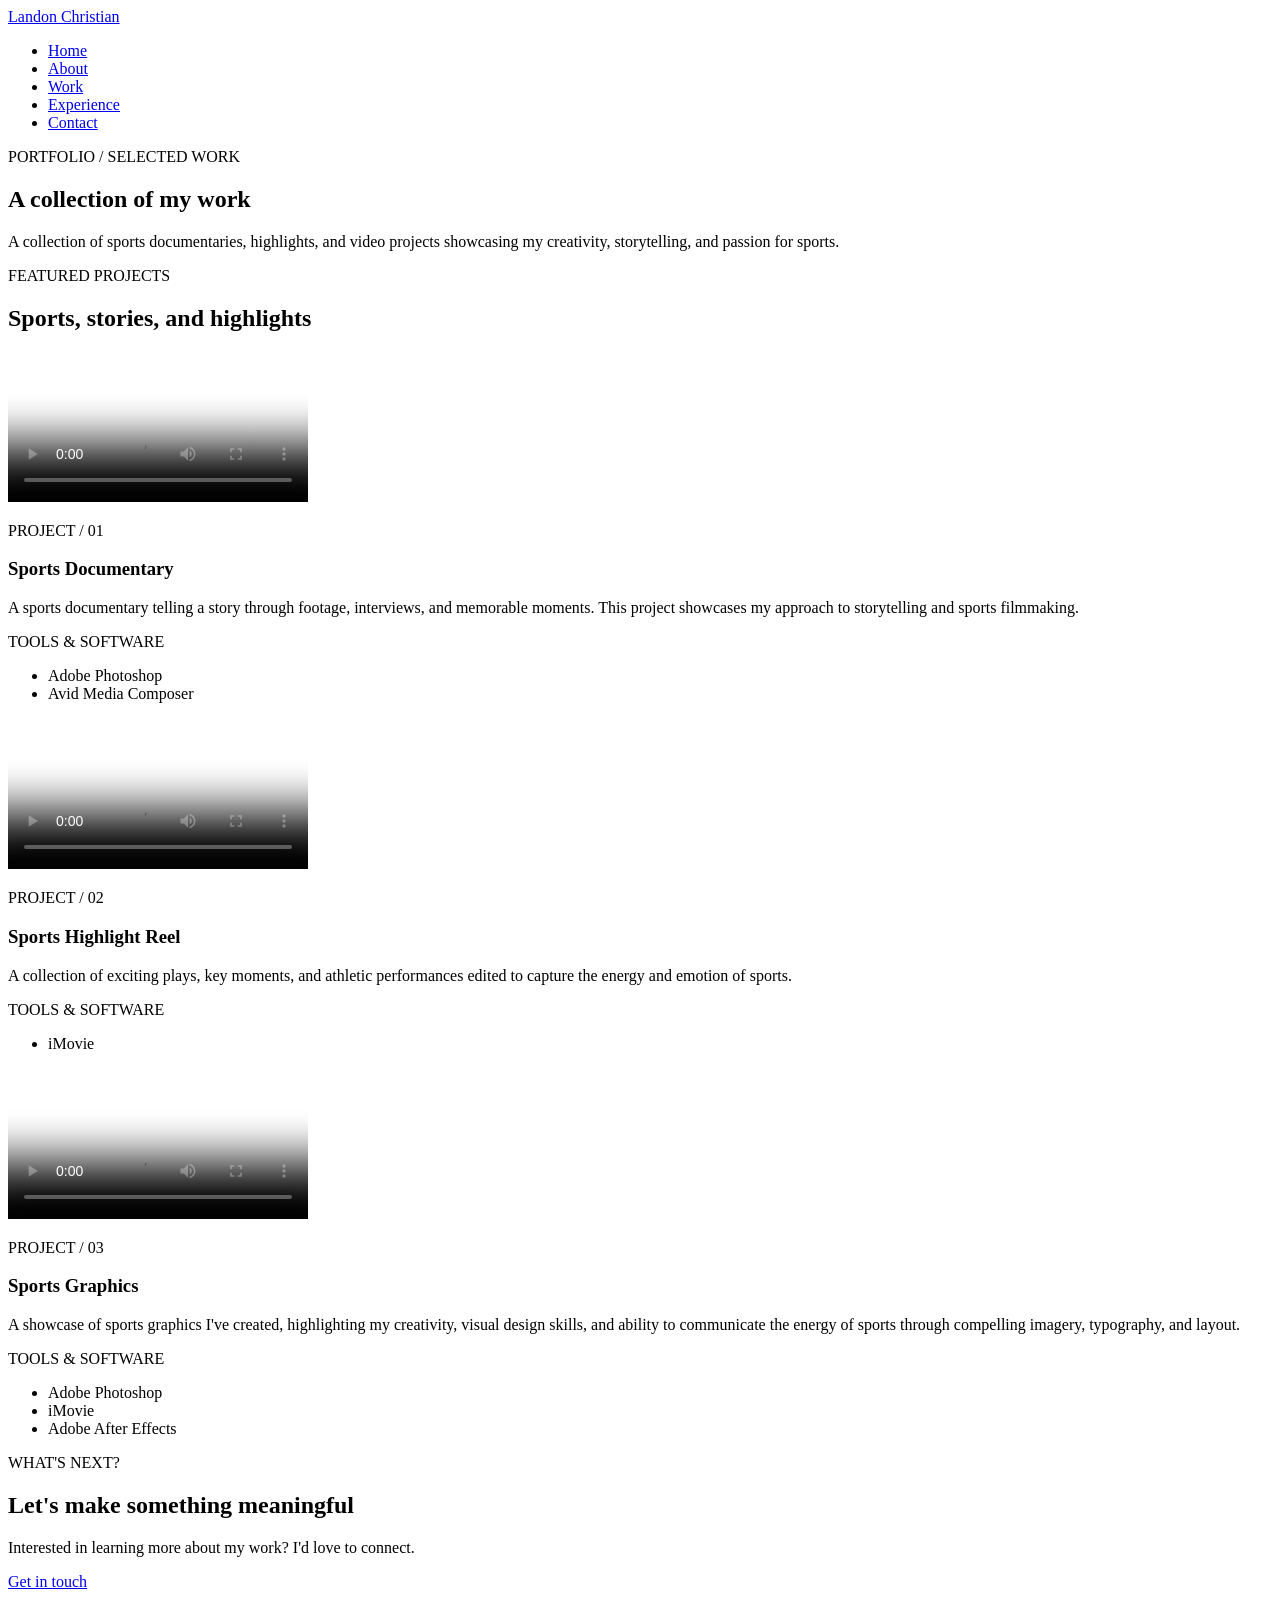
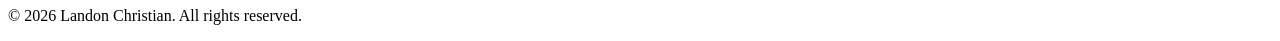
==== work.html @ 5ba7e6f6 "Add files via upload" ====
<!DOCTYPE html>
<html lang="en">
<head>
    <meta charset="UTF-8">
    <meta name="viewport" content="width=device-width, initial-scale=1.0">

    <meta
        name="description"
        content="Explore Landon Christian's sports documentaries, highlights, and video storytelling projects."
    >

    <title>Work | Landon Christian Portfolio</title>

    <link rel="stylesheet" href="css/style.css">
</head>

<body>

    <!-- NAVIGATION -->
    <header class="site-header">
        <nav class="navbar" aria-label="Main navigation">

            <a href="index.html" class="logo">
                Landon Christian
            </a>

            
				<ul class="nav-links">
					<li><a href="index.html">Home</a></li>
					<li><a href="about.html">About</a></li>
					<li>
					<a href="work.html" class="active" aria-current="page">Work</a>
					</li>
					<li><a href="experience.html">Experience</a></li>
					<li><a href="contact.html">Contact</a></li>
				</ul>


        </nav>
    </header>

    <!-- MAIN CONTENT -->
    <main>

        <!-- WORK INTRODUCTION -->
        <section class="work-hero">
            <div class="work-hero-content">

                <p class="eyebrow">
                    PORTFOLIO / SELECTED WORK
                </p>

                <h1>
                    A collection of
                    <span>my work</span>
                </h1>

                <p class="work-intro">
                    A collection of sports documentaries,
                    highlights, and video projects showcasing
                    my creativity, storytelling, and passion
                    for sports.
                </p>

            </div>
        </section>

        <!-- FEATURED PROJECTS -->
        <section class="work-page-projects">

            <div class="work-page-heading">
                <div>
                    <p class="section-label">
                        FEATURED PROJECTS
                    </p>

                    <h2>
                        Sports, stories, and highlights
                    </h2>
                </div>
            </div>

            <div class="work-page-grid">

                <!-- PROJECT 1: DOCUMENTARY -->
                <article class="project-card">

                    <div class="project-media">
                        <video
                            controls
                            preload="metadata"
							poster="images/documentary-thumbnail.jpg"
                            playsinline
                            aria-label="Sports-documentary-video">
                        
                            <source
                                src="/videos/341-film-final-final-cut.mp4"
                                type="video/mp4">
                            
                            Your browser does not support video playback.
                        </video>
                    </div>

                    <div class="project-overview">

                        <div class="project-info">
                            <div>
                                <p class="project-category">
                                    PROJECT / 01
                                </p>

                                <h3>Sports Documentary</h3>
                            </div>
                        </div>

                        <p class="project-description">
                            A sports documentary telling a story
                            through footage, interviews, and
                            memorable moments. This project
                            showcases my approach to storytelling
                            and sports filmmaking.
                        </p>
<div class="project-tools">
    <p class="project-tools-label">TOOLS & SOFTWARE</p>
    <ul class="software-list">
        <li>Adobe Photoshop</li>
        <li>Avid Media Composer</li>
    </ul>
</div>
                    </div>
                </article>

                <!-- PROJECT 2: HIGHLIGHTS -->
                <article class="project-card">

                    <div class="project-media">
                        <video
                            controls
                            preload="metadata"
							poster="images/highlight-thumbnail.jpg" 
                            playsinline
                            aria-label="Sports-Highlight-Reel-video">
                        
                            <source
                                src="videos/landon-highlight-reel.mp4"
                                type="video/mp4">
                            
                            Your browser does not support video playback.
                        </video>
                    </div>

                    <div class="project-overview">

                        <div class="project-info">
                            <div>
                                <p class="project-category">
                                    PROJECT / 02
                                </p>

                                <h3>Sports Highlight Reel</h3>
                            </div>
                        </div>

                        <p class="project-description">
                            A collection of exciting plays,
                            key moments, and athletic performances
                            edited to capture the energy and
                            emotion of sports.
                        </p>

<div class="project-tools">
    <p class="project-tools-label">TOOLS & SOFTWARE</p>
    <ul class="software-list">
        <li>iMovie</li>
    </ul>
</div>

                    </div>
                </article>
				
<!-- PROJECT 3: SPORTS GRAPHICS -->
<article class="project-card">

    <div class="project-media">
        <video
            controls
            preload="metadata"
            poster="images/sack-2.png"
            playsinline
            aria-label="Sports-graphics-showcase-video">
        
            <source
                src="videos/sports-graphics.mp4"
                type="video/mp4">
            
            Your browser does not support video playback.
        </video>
    </div>

    <div class="project-overview">

        <div class="project-info">
            <div>
                <p class="project-category">
                    PROJECT / 03
                </p>

                <h3>Sports Graphics</h3>
            </div>
        </div>

        <p class="project-description">
            A showcase of sports graphics I've created,
            highlighting my creativity, visual design skills,
            and ability to communicate the energy of sports
            through compelling imagery, typography, and layout.
        </p>
	
<div class="project-tools">
    <p class="project-tools-label">TOOLS & SOFTWARE</p>
    <ul class="software-list">
        <li>Adobe Photoshop</li>
        <li>iMovie</li>
		<li>Adobe After Effects</li>
    </ul>
</div>

    </div>

</article>


	</div>
</section>
		
        <!-- CONTACT SECTION -->
        <section class="work-contact">

            <p class="section-label">WHAT'S NEXT?</p>

            <h2>Let's make something meaningful</h2>

            <p>
                Interested in learning more about my work?
                I'd love to connect.
            </p>

            <a href="contact.html" class="button button-primary">
                Get in touch
            </a>

        </section>

    </main>

    <!-- FOOTER -->
    <footer class="site-footer">
        <p>
            &copy; 2026 Landon Christian. All rights reserved.
        </p>
    </footer>

</body>
</html>
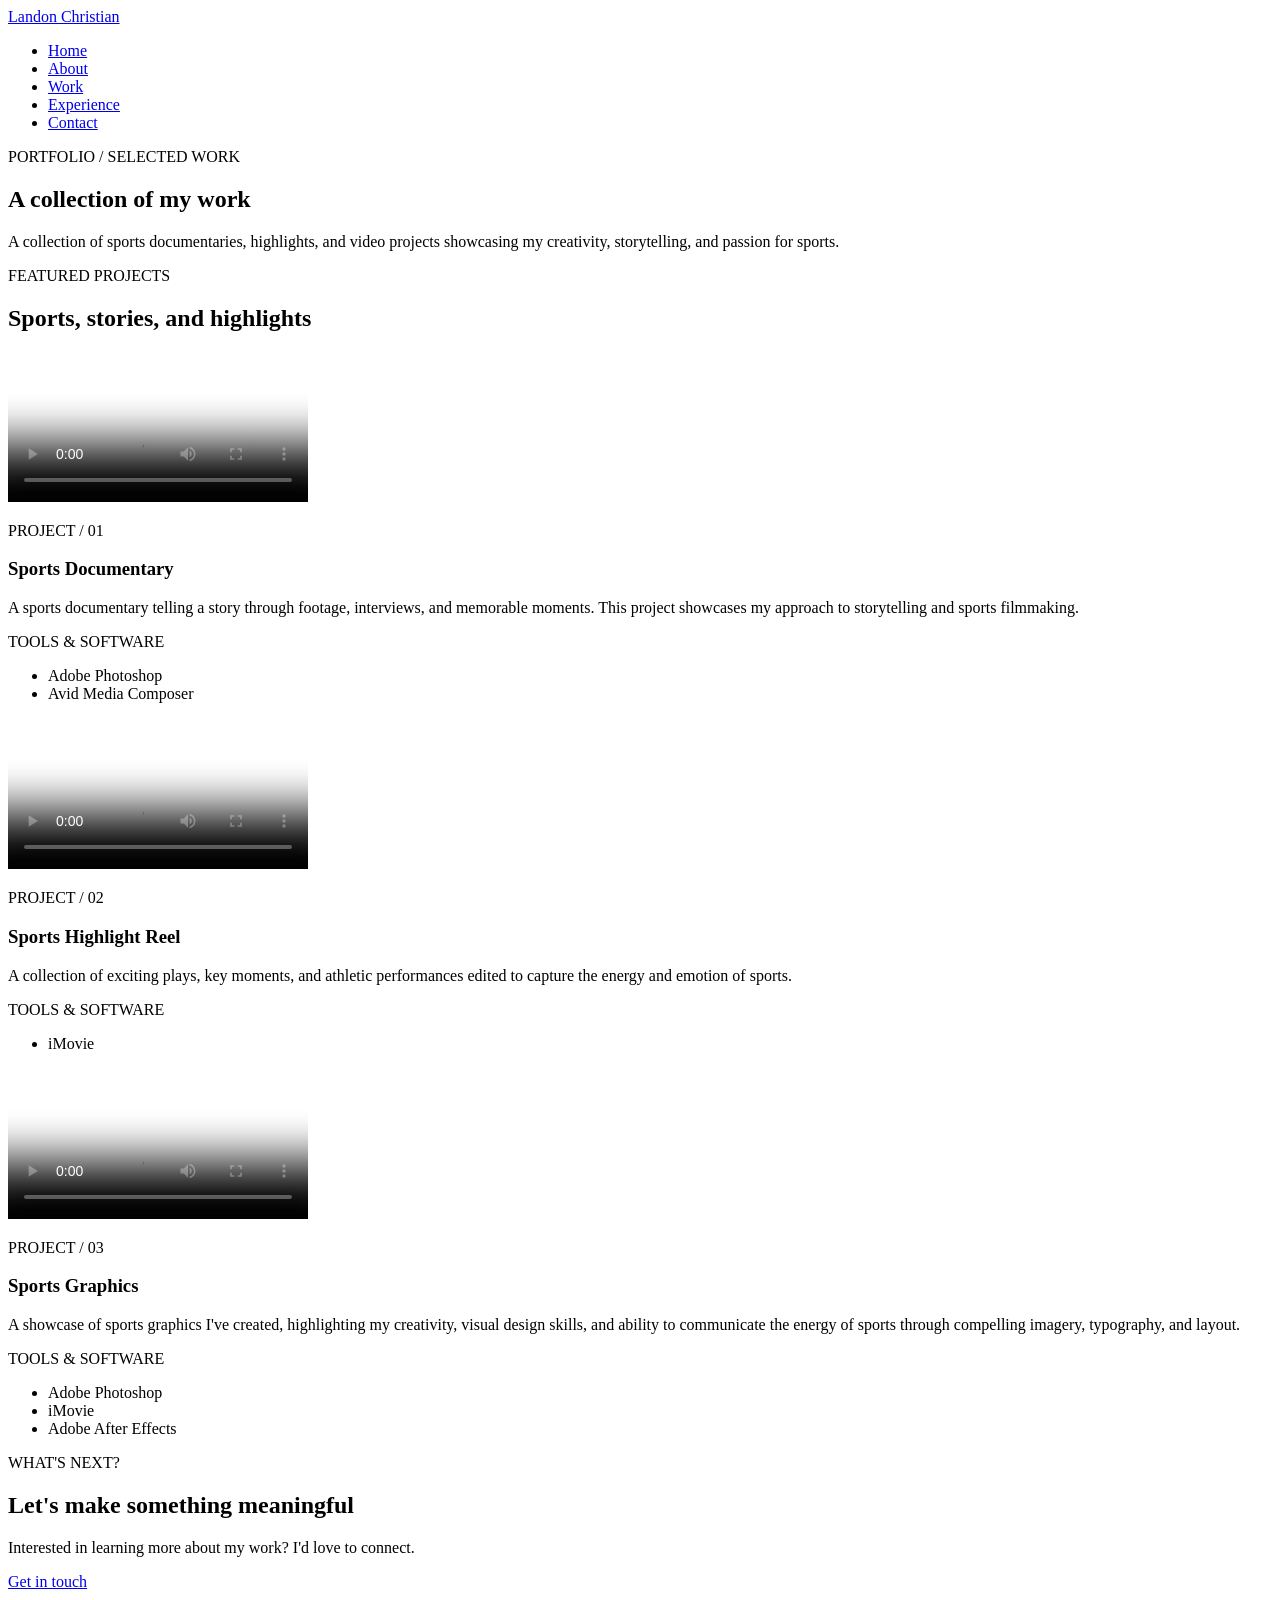
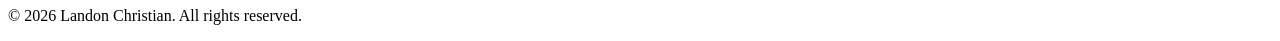
==== commit 469d7ae5: "Add files via upload" ====
--- a/work.html
+++ b/work.html
@@ -87,20 +87,21 @@
                 <article class="project-card">
 
                     <div class="project-media">
-                        <video
-                            controls
-                            preload="metadata"
+						<video
+							controls
+							preload="metadata"
 							poster="images/documentary-thumbnail.jpg"
-                            playsinline
-                            aria-label="Sports-documentary-video">
-                        
-                            <source
-                                src="/videos/341-film-final-final-cut.mp4"
-                                type="video/mp4">
-                            
-                            Your browser does not support video playback.
-                        </video>
-                    </div>
+							playsinline
+							aria-label="Sports-documentary-video">
+    
+					<source
+						src="https://archive.org/details/341-film-final-final-cut/341-film-final-final-cut.mp4"
+						type="video/mp4">
+        
+							Your browser does not support video playback.
+						</video>
+				</div>
+
 
                     <div class="project-overview">
 
@@ -121,34 +122,34 @@
                             showcases my approach to storytelling
                             and sports filmmaking.
                         </p>
-<div class="project-tools">
-    <p class="project-tools-label">TOOLS & SOFTWARE</p>
-    <ul class="software-list">
-        <li>Adobe Photoshop</li>
-        <li>Avid Media Composer</li>
-    </ul>
-</div>
-                    </div>
-                </article>
+					<div class="project-tools">
+						<p class="project-tools-label">TOOLS & SOFTWARE</p>
+							<ul class="software-list">
+							<li>Adobe Photoshop</li>
+							<li>Avid Media Composer</li>
+							</ul>
+					</div>
+                </div>
+            </article>
 
                 <!-- PROJECT 2: HIGHLIGHTS -->
                 <article class="project-card">
 
                     <div class="project-media">
-                        <video
-                            controls
-                            preload="metadata"
+						<video
+							controls
+							preload="metadata"
 							poster="images/highlight-thumbnail.jpg" 
-                            playsinline
-                            aria-label="Sports-Highlight-Reel-video">
-                        
-                            <source
-                                src="videos/landon-highlight-reel.mp4"
-                                type="video/mp4">
-                            
-                            Your browser does not support video playback.
-                        </video>
-                    </div>
+							playsinline
+							aria-label="Sports-Highlight-Reel-video">
+    
+						<source
+							src="https://archive.org/details/341-film-final-final-cut/landon-highlight-reel.mp4"
+							type="video/mp4">
+        
+						Your browser does not support video playback.
+						</video>
+					</div>
 
                     <div class="project-overview">
 
@@ -183,20 +184,21 @@
 <article class="project-card">
 
     <div class="project-media">
-        <video
-            controls
-            preload="metadata"
-            poster="images/sack-2.png"
-            playsinline
-            aria-label="Sports-graphics-showcase-video">
+    <video
+        controls
+        preload="metadata"
+        poster="images/sack-2.png"
+        playsinline
+        aria-label="Sports-graphics-showcase-video">
+    
+        <source
+            src="https://archive.org/details/341-film-final-final-cut/sports-graphics.mp4"
+            type="video/mp4">
         
-            <source
-                src="videos/sports-graphics.mp4"
-                type="video/mp4">
-            
-            Your browser does not support video playback.
-        </video>
-    </div>
+        Your browser does not support video playback.
+    </video>
+</div>
+
 
     <div class="project-overview">
 
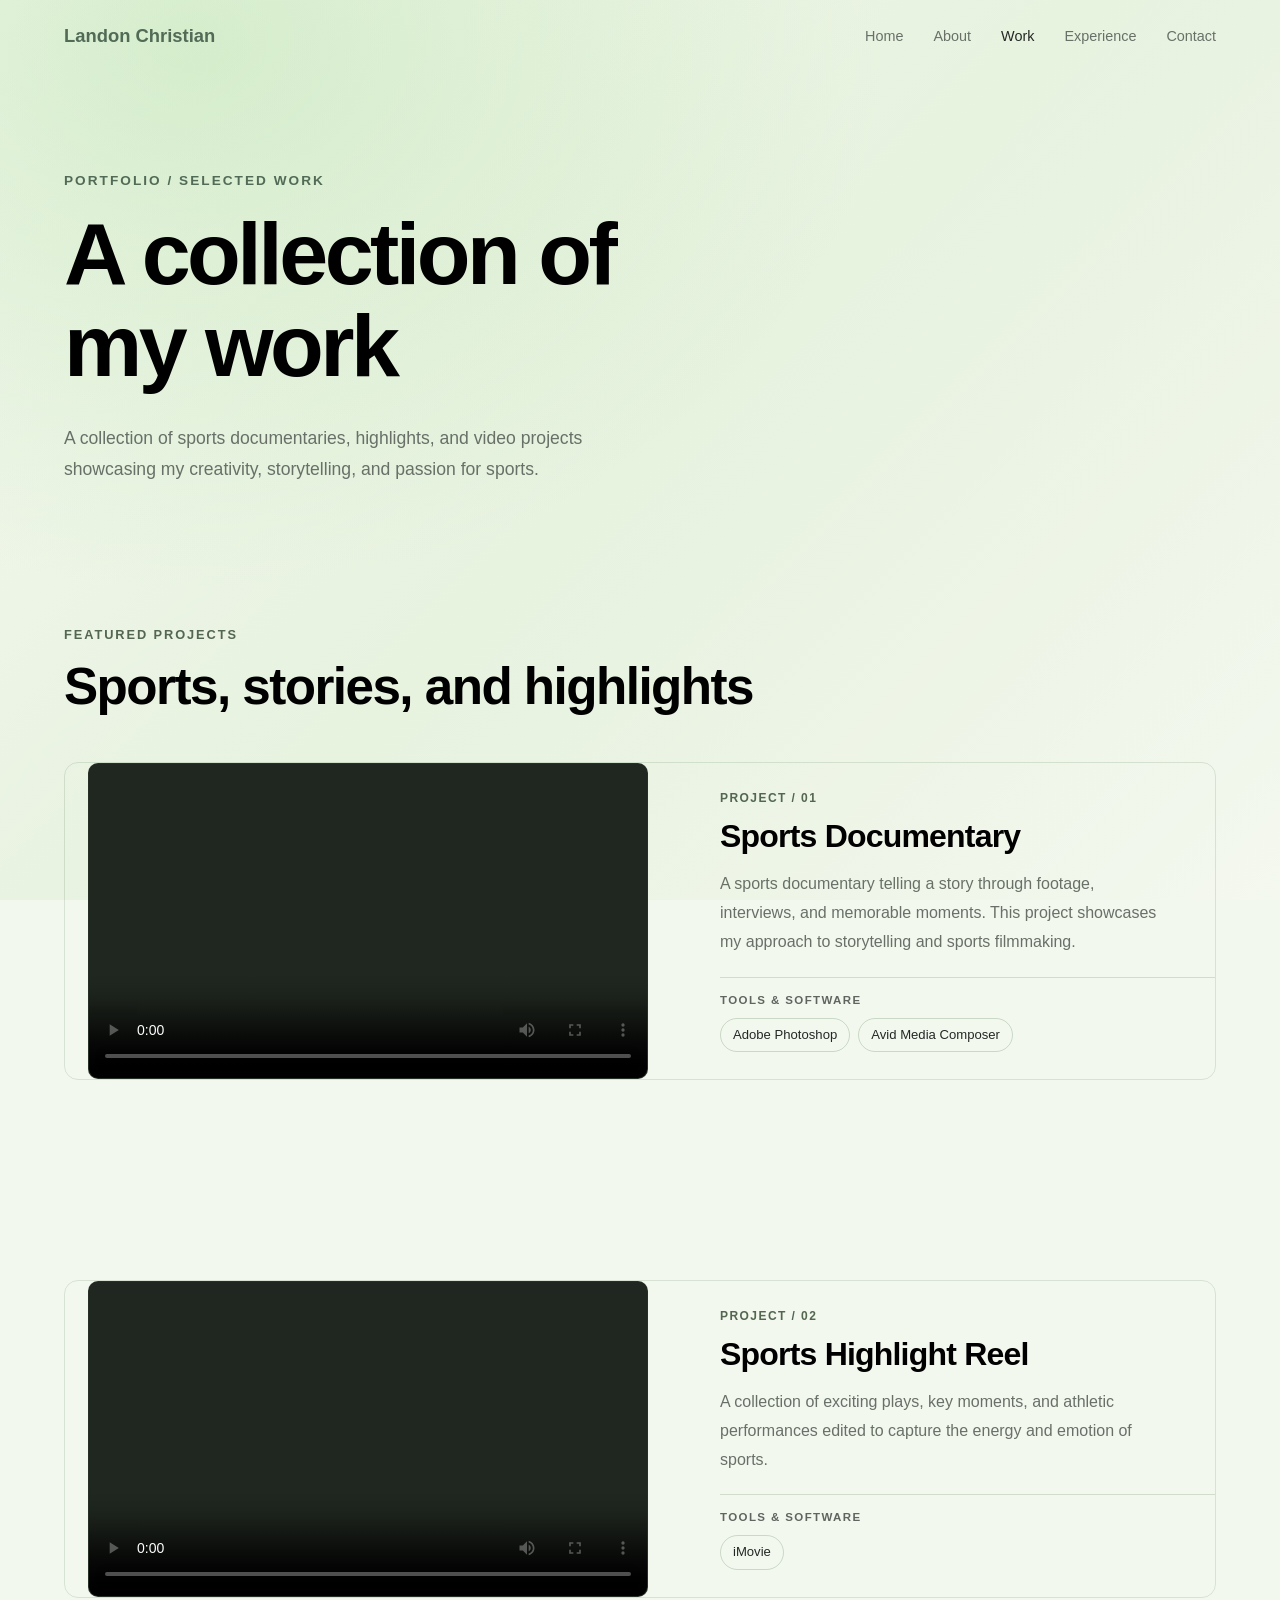
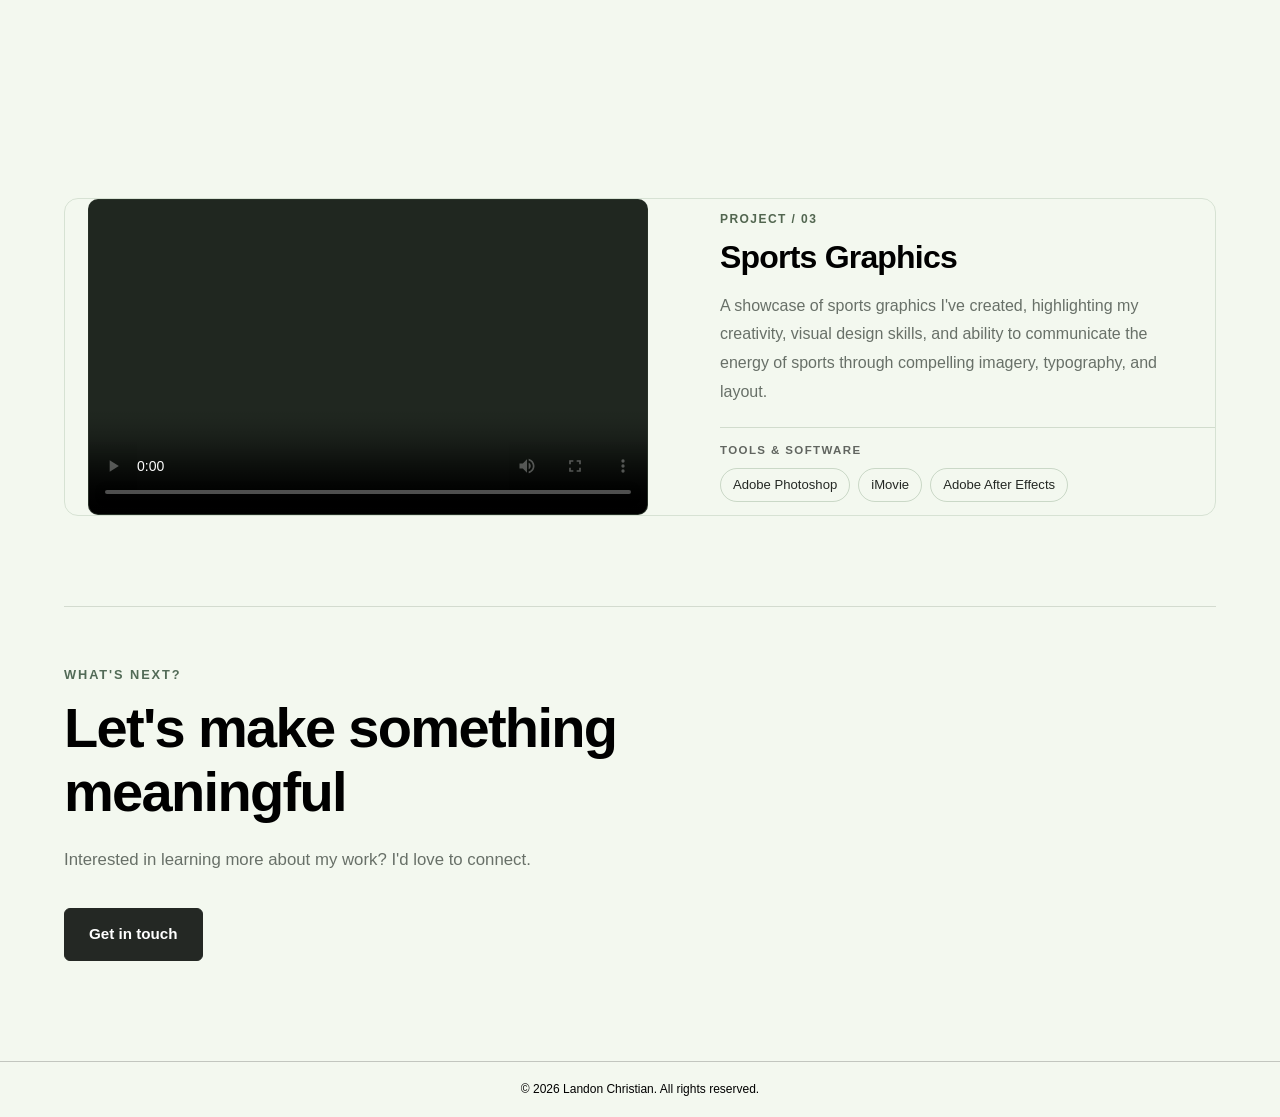
==== commit 4462933c: "Add files via upload" ====
--- a/work.html
+++ b/work.html
@@ -95,7 +95,7 @@
 							aria-label="Sports-documentary-video">
     
 					<source
-						src="https://archive.org/details/341-film-final-final-cut/341-film-final-final-cut.mp4"
+						src="https://archive.org/download/341-film-final-final-cut/341-film-final-final-cut.mp4"
 						type="video/mp4">
         
 							Your browser does not support video playback.
@@ -144,7 +144,7 @@
 							aria-label="Sports-Highlight-Reel-video">
     
 						<source
-							src="https://archive.org/details/341-film-final-final-cut/landon-highlight-reel.mp4"
+							src="https://archive.org/download/341-film-final-final-cut/landon-highlight-reel.mp4"
 							type="video/mp4">
         
 						Your browser does not support video playback.
@@ -192,7 +192,7 @@
         aria-label="Sports-graphics-showcase-video">
     
         <source
-            src="https://archive.org/details/341-film-final-final-cut/sports-graphics.mp4"
+            src="https://archive.org/download/341-film-final-final-cut/sports-graphics.mp4"
             type="video/mp4">
         
         Your browser does not support video playback.
--- a/css/style.css
+++ b/css/style.css
@@ -0,0 +1,2676 @@
+/* BASIC RESET */
+* {
+    margin: 0;
+    padding: 0;
+    box-sizing: border-box;
+}
+
+
+/* PAGE */
+body {
+    font-family: Arial, Helvetica, sans-serif;
+    color: #242824;
+    min-height: 100vh;
+
+    background:
+        radial-gradient(
+            ellipse at 90% 10%,
+            rgba(120, 150, 110, 0.28),
+            transparent 42%
+        ),
+        radial-gradient(
+            ellipse at 5% 85%,
+            rgba(164, 183, 154, 0.30),
+            transparent 38%
+        ),
+        radial-gradient(
+            ellipse at 55% 55%,
+            rgba(255, 255, 255, 0.55),
+            transparent 65%
+        ),
+        linear-gradient(
+            135deg,
+            #f7f8f4 0%,
+            #edf2e9 50%,
+            #e2eadd 100%
+        );
+}
+
+/* NAVIGATION */
+.site-header {
+    padding: 25px 0;
+}
+
+.navbar {
+    width: 90%;
+    max-width: 1180px;
+    margin: 0 auto;
+
+    display: flex;
+    flex-direction: row;
+    justify-content: space-between;
+    align-items: center;
+}
+
+.logo {
+    font-size: 1.15rem;
+    font-weight: 700;
+    white-space: nowrap;
+    color: #526b57;
+    text-decoration: none;
+	transition: color 0.2s ease;
+}
+.logo:hover {
+    color: #354c3b;
+}
+
+.nav-links {
+    display: flex;
+    flex-direction: row;
+    align-items: center;
+    gap: 30px;
+
+    list-style: none;
+    margin: 0;
+    padding: 0;
+}
+
+.nav-links li {
+    display: inline-block;
+}
+
+.nav-links a {
+    color: #687068;
+    font-size: 0.9rem;
+    text-decoration: none;
+    white-space: nowrap;
+
+    transition: color 0.2s ease;
+}
+
+.nav-links a:hover {
+    color: #242824;
+}
+
+.nav-links a.active {
+    color: #242824;
+}
+.hero {
+    width: 90%;
+    max-width: 1180px;
+    min-height: 75vh;
+
+    margin: 0 auto;
+
+    display: flex;
+    align-items: center;
+
+    padding: 80px 0;
+}
+
+.hero-content {
+    max-width: 800px;
+}
+
+.eyebrow {
+    margin-bottom: 20px;
+
+    color: #000000;
+
+    font-size: 0.85rem;
+    font-weight: 700;
+
+    letter-spacing: 0.15em;
+    text-transform: uppercase;
+}
+
+.hero h1 {
+    font-size: clamp(3rem, 7vw, 5.5rem);
+
+    line-height: 1.05;
+
+    letter-spacing: -0.04em;
+
+    font-weight: 600;
+
+    color: #000000;
+}
+
+.hero h1 span {
+    display: block;
+
+    color: #000000;
+}
+
+.hero-description {
+    max-width: 600px;
+
+    margin-top: 30px;
+
+    color: #687068;
+
+    font-size: 1.1rem;
+}
+
+
+/* =========================================
+   HERO BUTTONS
+========================================= */
+
+.hero-buttons {
+    display: flex;
+
+    gap: 15px;
+
+    margin-top: 35px;
+}
+
+.button {
+    display: inline-block;
+
+    padding: 13px 22px;
+
+    border-radius: 7px;
+
+    font-size: 0.9rem;
+    font-weight: 600;
+
+    text-decoration: none;
+
+    transition:
+        transform 0.2s ease,
+        background-color 0.2s ease;
+}
+
+.button:hover {
+    transform: translateY(-2px);
+}
+
+.button-primary {
+    background-color: #242424;
+
+    color: #ffffff;
+}
+
+.button-primary:hover {
+    background-color: #526650;
+}
+
+.button-secondary {
+    border: 1px solid #d0d7cc;
+
+    background-color: transparent;
+
+    color: #242424;
+}
+
+.button-secondary:hover {
+    background-color: #ffffff;
+}
+/* =========================================
+   FEATURED WORK
+========================================= */
+
+.featured-work {
+    padding: 100px 0;
+}
+
+.featured-work-container {
+    width: 90%;
+    max-width: 1180px;
+    margin: 0 auto;
+}
+
+
+/* Section Heading */
+
+.section-heading {
+    max-width: 650px;
+    margin-bottom: 50px;
+}
+
+.section-label {
+    margin-bottom: 12px;
+
+    color: #526650;
+
+    font-size: 0.8rem;
+    font-weight: 700;
+
+    letter-spacing: 0.15em;
+    text-transform: uppercase;
+}
+
+.section-heading h2 {
+    margin-bottom: 15px;
+
+    color: #000000;
+
+    font-size: 2.5rem;
+    font-weight: 600;
+
+    letter-spacing: -0.03em;
+}
+
+.section-heading p {
+    color: #687068;
+
+    font-size: 1rem;
+}
+
+
+/* =========================================
+   SECTION HEADINGS
+========================================= */
+
+.section-heading {
+    max-width: 650px;
+    margin-bottom: 30px;
+}
+
+.section-label {
+    margin-bottom: 12px;
+    color: #526650;
+    font-size: 0.8rem;
+    font-weight: 700;
+    letter-spacing: 0.15em;
+    text-transform: uppercase;
+}
+
+.section-heading h2 {
+    margin-bottom: 15px;
+    color: #000000;
+    font-size: 2.5rem;
+    font-weight: 600;
+    letter-spacing: -0.03em;
+    line-height: 1.2;
+}
+
+.section-heading p {
+    color: #687068;
+    font-size: 1rem;
+    line-height: 1.8;
+}
+
+
+/* =========================================
+   FEATURED DOCUMENTARY VIDEO
+========================================= */
+
+.featured-video {
+    padding: 40px 0 80px;
+}
+
+.featured-video-container {
+    width: 90%;
+    max-width: 1100px;
+    margin: 0 auto;
+}
+
+.featured-video .section-heading {
+    max-width: 800px;
+    margin-bottom: 30px;
+}
+
+.featured-video-player {
+    display: block;
+    width: 100%;
+    height: auto;
+    aspect-ratio: 16 / 9;
+    object-fit: contain;
+    background: #000000;
+    border-radius: 12px;
+}
+
+.featured-video-caption {
+    margin-top: 14px;
+    color: #687068;
+    font-size: 0.9rem;
+    line-height: 1.6;
+}
+
+.featured-video .featured-work-button {
+    margin-top: 25px;
+}
+
+
+/* =========================================
+   MOBILE LAYOUT
+========================================= */
+
+@media (max-width: 700px) {
+
+    .featured-video {
+        padding: 25px 0 55px;
+    }
+
+    .featured-video-container {
+        width: 92%;
+    }
+
+    .featured-video .section-heading h2 {
+        font-size: 2rem;
+    }
+
+    .featured-video-player {
+        border-radius: 8px;
+    }
+}
+
+
+
+/* View All Work */
+
+.featured-work-button {
+    margin-top: 40px;
+}
+/* =========================================
+   ABOUT ME PREVIEW
+========================================= */
+
+.about-preview {
+    padding: 100px 0;
+}
+
+.about-preview-container {
+    width: 90%;
+    max-width: 1180px;
+    margin: 0 auto;
+}
+
+.about-preview-content {
+    max-width: 760px;
+}
+
+.about-preview-content h2 {
+    max-width: 700px;
+    margin-bottom: 25px;
+
+    color: #000000;
+    font-size: clamp(2rem, 4vw, 3.2rem);
+    line-height: 1.15;
+    letter-spacing: -0.03em;
+}
+
+.about-preview-description {
+    max-width: 680px;
+    margin-bottom: 25px;
+
+    color: #000000;
+    font-size: 1.05rem;
+    line-height: 1.8;
+}
+
+.about-link {
+    display: inline-block;
+
+    color: #242424;
+    font-size: 0.95rem;
+    font-weight: 600;
+    text-decoration: none;
+}
+
+.about-link:hover {
+    color: #526650;
+} 
+/* =========================================
+   EXPERIENCE PREVIEW
+========================================= */
+
+.experience-preview {
+    padding: 100px 0;
+}
+
+.experience-preview-container {
+    width: 90%;
+    max-width: 1180px;
+    margin: 0 auto;
+}
+
+.experience-preview-container h2 {
+    max-width: 750px;
+    margin-bottom: 25px;
+
+    color: #000000;
+    font-size: clamp(2rem, 4vw, 3.2rem);
+    line-height: 1.15;
+    letter-spacing: -0.03em;
+}
+
+.experience-description {
+    max-width: 680px;
+    margin-bottom: 25px;
+
+    color: #000000;
+    font-size: 1.05rem;
+    line-height: 1.8;
+}
+
+.experience-link {
+    display: inline-block;
+
+    color: #242424;
+    font-size: 0.95rem;
+    font-weight: 600;
+    text-decoration: none;
+}
+
+.experience-link:hover {
+    color: #526650;
+}
+/* =========================================
+   CONTACT PREVIEW
+========================================= */
+
+.contact-preview {
+    padding: 80px 0 100px;
+}
+
+.contact-preview-container {
+    width: 90%;
+    max-width: 1180px;
+    margin: 0 auto;
+}
+
+.contact-preview-container h2 {
+    margin-bottom: 20px;
+
+    color: #000000;
+    font-size: clamp(2.5rem, 5vw, 4rem);
+    line-height: 1.1;
+    letter-spacing: -0.04em;
+}
+
+.contact-description {
+    max-width: 600px;
+    margin-bottom: 25px;
+
+    color: #000000;
+    font-size: 1.05rem;
+    line-height: 1.8;
+}
+
+.contact-link {
+    display: inline-block;
+
+    color: #242424;
+    font-size: 0.95rem;
+    font-weight: 600;
+    text-decoration: none;
+}
+
+.contact-link:hover {
+    color: #526650;
+}
+
+/* CONTACT EMAIL */
+
+.contact-email {
+    margin-bottom: 25px;
+    font-size: 1rem;
+}
+
+.contact-email a {
+    color: #242424;
+    font-weight: 600;
+    text-decoration: none;
+}
+
+.contact-email a:hover {
+    color: #526650;
+}
+/* =========================================
+   FOOTER
+========================================= */
+
+.site-footer {
+    display: block;
+    width: 100%;
+    box-sizing: border-box;
+
+    margin: 0;
+    padding: 18px 5%;
+
+    background: transparent;
+    border-top: 1px solid rgba(51, 51, 51, 0.25);
+
+    color: #000000;
+    text-align: center;
+    font-size: 12px;
+    line-height: 1.6;
+}
+
+.site-footer p {
+    margin: 0;
+    padding: 0;
+
+    background: transparent;
+    color: inherit;
+
+    font-size: inherit;
+    line-height: inherit;
+    text-align: center;
+}
+
+/* Footer on smaller screens */
+
+@media (max-width: 700px) {
+    .site-footer {
+        padding: 16px 5%;
+    }
+}
+
+/* =========================================
+   ABOUT PAGE
+========================================= */
+
+.about-page-container {
+    width: 90%;
+    max-width: 1000px;
+    margin: 0 auto;
+}
+
+/* Introduction */
+
+.about-page-hero {
+    padding: 100px 0 90px;
+}
+
+.about-page-hero h1 {
+    max-width: 850px;
+    margin-bottom: 45px;
+    color: #000000;
+    font-size: clamp(2.8rem, 6vw, 5rem);
+    line-height: 1.12;
+    letter-spacing: -0.04em;
+    font-weight: 600;
+}
+
+.about-page-intro {
+    max-width: 850px;
+    margin-bottom: 32px;
+    color: #000000;
+    font-size: 1.15rem;
+    line-height: 2;
+}
+
+/* Experience and Future Sections */
+
+.about-page-section {
+    padding: 90px 0;
+}
+
+.about-page-section h2 {
+    margin-bottom: 38px;
+    color: #000000;
+    font-size: clamp(2rem, 4vw, 3.2rem);
+    line-height: 1.2;
+    letter-spacing: -0.03em;
+}
+
+.about-page-text {
+    max-width: 850px;
+    margin-bottom: 32px;
+    color: #000000;
+    font-size: 1.08rem;
+    line-height: 2;
+}
+
+/* Looking Ahead */
+
+.about-page-future {
+    padding-top: 100px;
+    padding-bottom: 120px;
+}
+
+.about-page-future .button {
+    margin-top: 15px;
+}
+
+/* About Page Images */
+
+.about-page-image {
+    width: 100%;
+    margin: 45px auto;
+}
+
+.about-page-image img {
+    display: block;
+    width: 100%;
+    max-width: 1000px;
+    height: auto;
+    margin: 0 auto;
+    border-radius: 10px;
+}
+
+/* Larger portrait */
+.about-page-portrait {
+    max-width: 800px;
+    margin: 0 auto 40px;
+}
+
+.about-page-portrait img {
+    max-width: 100%;
+    height: auto;
+} 
+
+/* Copyright Footer */
+.site-footer {
+    display: block;
+    box-sizing: border-box;
+    width: 100%;
+    margin: 0;
+    padding: 0 0 8px;
+    background: transparent;
+    border-top: 1px solid #333333;
+    color: #000000;
+    text-align: center;
+    font-size: 12px;
+}
+
+/* Mobile Layout */
+@media (max-width: 700px) {
+    .about-page-hero {
+        padding: 60px 0 50px;
+    }
+
+    .about-page-hero h1 {
+        margin-bottom: 30px;
+    }
+
+    .about-page-section {
+        padding: 55px 0;
+    }
+
+    .about-page-section h2 {
+        margin-bottom: 30px;
+    }
+
+    .about-page-intro,
+    .about-page-text {
+        margin-bottom: 30px;
+        font-size: 1rem;
+        line-height: 1.85;
+    }
+
+    .about-page-future {
+        padding-bottom: 75px;
+    }
+
+    /* Responsive images */
+    .about-page-image img,
+    .paragraph-image {
+        display: block;
+        width: 100%;
+        max-width: 400px;
+        height: auto;
+        margin-left: auto;
+        margin-right: auto;
+    }
+}
+
+/* Override paragraph text colors */
+.section-heading p,
+.work-card p,
+.about-preview-description,
+.experience-description,
+.contact-description,
+.about-page-intro,
+.about-page-text {
+    color: #000000;
+}
+
+/* Override footer text colors */
+.site-footer,
+.site-footer p {
+    color: #000000;
+    background: transparent;
+}
+
+/* Keep footer text centered with a small gap below */
+.site-footer {
+    text-align: center;
+    border-top: 1px solid #333333;
+    padding: 0 0 8px;
+    margin: 0;
+}
+
+.site-footer p {
+    font-size: 12px;
+    margin: 0;
+}
+/* =========================================
+   WORK PAGE - COMPLETE LAYOUT FIX
+========================================= */
+
+.work-hero,
+.work-page-projects,
+.work-contact {
+    width: 90%;
+    max-width: 1180px;
+    margin-right: auto;
+    margin-left: auto;
+}
+
+.work-hero {
+    min-height: 55vh;
+    padding: 80px 0 60px;
+    display: flex;
+    flex-direction: column;
+    justify-content: center;
+    align-items: flex-start;
+}
+
+.work-hero-content {
+    width: 100%;
+    max-width: 850px;
+}
+
+.work-hero h1 {
+    color: #000000;
+    font-size: clamp(3rem, 7vw, 5.5rem);
+    line-height: 1.05;
+    letter-spacing: -0.04em;
+    font-weight: 600;
+}
+
+.work-hero h1 span {
+    display: block;
+}
+
+.work-intro {
+    max-width: 600px;
+    margin-top: 30px;
+    color: #687068;
+    font-size: 1.1rem;
+    line-height: 1.8;
+}
+
+.work-count {
+    margin-top: 40px;
+    color: #526650;
+    font-size: 0.8rem;
+    font-weight: 700;
+    letter-spacing: 0.12em;
+}
+
+.work-page-projects {
+    padding: 60px 0 90px;
+}
+
+.work-page-heading {
+    display: flex;
+    justify-content: space-between;
+    align-items: flex-end;
+    gap: 25px;
+    margin-bottom: 45px;
+}
+
+.work-page-heading h2 {
+    color: #000000;
+    font-size: clamp(2rem, 4vw, 3.2rem);
+    line-height: 1.2;
+    letter-spacing: -0.03em;
+}
+
+.project-note {
+    max-width: 320px;
+    color: #000000;
+    font-size: 0.95rem;
+    line-height: 1.7;
+}
+
+.work-page-grid {
+    display: grid;
+    grid-template-columns: minmax(0, 1fr);
+    gap: 50px;
+}
+
+.project-card {
+    display: grid;
+    grid-template-columns: minmax(0, 1.1fr) minmax(0, 0.9fr);
+    align-items: center;
+    gap: clamp(25px, 4vw, 50px);
+    width: 100%;
+    min-width: 0;
+}
+
+.project-media {
+    width: 100%;
+    max-width: 560px;
+    min-width: 0;
+    margin: 0 auto;
+    overflow: hidden;
+    background: #202720;
+    border: 1px solid rgba(82, 102, 80, 0.15);
+    border-radius: 10px;
+}
+
+.project-media video {
+    display: block;
+    width: 100%;
+    height: auto;
+    aspect-ratio: 16 / 9;
+    object-fit: contain;
+}
+
+.project-overview {
+    min-width: 0;
+    padding: 0;
+}
+
+.project-category {
+    margin-bottom: 12px;
+    color: #526650;
+    font-size: 0.75rem;
+    font-weight: 700;
+    letter-spacing: 0.12em;
+}
+
+.project-info h3 {
+    margin-bottom: 15px;
+    color: #000;
+    font-size: clamp(1.6rem, 2.5vw, 2.3rem);
+    line-height: 1.2;
+}
+
+.project-description {
+    max-width: 440px;
+    color: #687068;
+    font-size: 1rem;
+    line-height: 1.8;
+}
+
+.work-contact {
+    padding: 60px 0 100px;
+}
+
+.work-contact h2 {
+    max-width: 750px;
+    margin-bottom: 20px;
+    color: #000;
+    font-size: clamp(2.2rem, 4.5vw, 3.5rem);
+    line-height: 1.15;
+    letter-spacing: -0.03em;
+}
+
+.work-contact > p:not(.section-label) {
+    max-width: 600px;
+    margin-bottom: 25px;
+    color: #687068;
+    font-size: 1.05rem;
+    line-height: 1.8;
+}
+
+/* NAVIGATION */
+
+.site-header {
+    width: 100%;
+    padding: 25px 0;
+}
+
+.navbar {
+    display: flex;
+    flex-direction: row;
+    justify-content: space-between;
+    align-items: center;
+    gap: 25px;
+    width: 90%;
+    max-width: 1180px;
+    margin: 0 auto;
+}
+
+.nav-links {
+    display: flex;
+    flex-direction: row;
+    align-items: center;
+    justify-content: flex-end;
+    flex-wrap: wrap;
+    gap: 30px;
+    margin: 0;
+    padding: 0;
+    list-style: none;
+}
+
+/* FOOTER */
+
+.site-footer {
+    display: block;
+    width: 100%;
+    box-sizing: border-box;
+    margin: 0;
+    padding: 18px 5%;
+    background: transparent;
+    border-top: 1px solid rgba(51, 51, 51, 0.25);
+    color: #000;
+    text-align: center;
+    font-size: 12px;
+    line-height: 1.6;
+}
+
+.site-footer p {
+    margin: 0;
+    padding: 0;
+    color: inherit;
+    background: transparent;
+    font-size: inherit;
+    text-align: center;
+}
+
+/* MOBILE */
+
+@media (max-width: 760px) {
+    .work-hero {
+        min-height: auto;
+        padding: 60px 0 50px;
+    }
+
+    .work-page-projects {
+        padding: 45px 0 65px;
+    }
+
+    .work-page-heading {
+        align-items: flex-start;
+        flex-direction: column;
+        margin-bottom: 30px;
+    }
+
+    .project-card {
+        grid-template-columns: minmax(0, 1fr);
+        gap: 24px;
+    }
+
+    .project-media {
+        max-width: 100%;
+    }
+
+    .work-contact {
+        padding: 45px 0 70px;
+    }
+
+    .navbar {
+        flex-wrap: wrap;
+        align-items: flex-start;
+        gap: 20px;
+    }
+
+    .nav-links {
+        justify-content: flex-start;
+        gap: 15px;
+    }
+}
+
+@media (max-width: 700px) {
+    .site-footer {
+        padding: 16px 5%;
+    }
+}
+
+/* =========================================
+   FEATURED VIDEO
+========================================= */
+
+.featured-video {
+    padding: 40px 0 80px;
+}
+
+.featured-video-container {
+    width: 90%;
+    max-width: 1100px;
+    margin: 0 auto;
+}
+
+.featured-video .section-heading {
+    margin-bottom: 30px;
+}
+
+.featured-video .section-heading h2 {
+    margin-bottom: 18px;
+}
+
+.featured-video-player {
+    display: block;
+    width: 100%;
+    aspect-ratio: 16 / 9;
+    height: auto;
+    object-fit: contain;
+    background: #000000;
+    border-radius: 12px;
+}
+
+.featured-video-caption {
+    margin-top: 14px;
+    font-size: 0.9rem;
+    line-height: 1.6;
+}
+
+@media (max-width: 700px) {
+    .featured-video {
+        padding: 25px 0 55px;
+    }
+
+    .featured-video-container {
+        width: 92%;
+    }
+
+    .featured-video-player {
+        border-radius: 8px;
+    }
+}
+/* Featured Work Video */
+
+.featured-video {
+    padding: 40px 0 80px;
+}
+
+.featured-video-container {
+    width: 90%;
+    max-width: 1100px;
+    margin: 0 auto;
+}
+
+.featured-video .section-heading {
+    margin-bottom: 28px;
+}
+
+.featured-video-player {
+    display: block;
+    width: 100%;
+    height: auto;
+    aspect-ratio: 16 / 9;
+    background: #000000;
+    object-fit: contain;
+    border-radius: 12px;
+}
+
+.featured-video-caption {
+    margin-top: 14px;
+    font-size: 0.9rem;
+    line-height: 1.6;
+}
+
+@media (max-width: 700px) {
+    .featured-video {
+        padding: 25px 0 55px;
+    }
+
+    .featured-video-container {
+        width: 92%;
+    }
+
+    .featured-video-player {
+        border-radius: 8px;
+    }
+}
+/* Experience Photo */
+.experience-photo {
+    max-width: 1000px;
+    width: 100%;
+    margin: 35px auto;
+}
+
+.experience-photo img {
+    display: block;
+    width: 100%;
+    height: auto;
+    max-height: 550px;
+    object-fit: cover;
+    border-radius: 12px;
+} 
+
+
+
+/* =========================================
+   EXPERIENCE PAGE
+========================================= */
+
+.experience-page {
+    width: 90%;
+    max-width: 1180px;
+    margin: 0 auto;
+    color: #242824;
+}
+
+.experience-page *,
+.experience-page *::before,
+.experience-page *::after {
+    box-sizing: border-box;
+}
+
+/* HERO AND ACTIONS */
+
+.experience-page .experience-hero-actions,
+.experience-page .experience-resume-actions {
+    display: flex;
+    flex-wrap: wrap;
+    align-items: center;
+    gap: 12px;
+    margin-top: 26px;
+}
+
+.experience-page .experience-hero-actions .button,
+.experience-page .experience-resume-actions .button,
+.experience-page .experience-resume .button {
+    margin: 0;
+}
+
+/* SECTION LABELS */
+
+.experience-page .section-label {
+    color: #526b57;
+    font-size: 0.78rem;
+    font-weight: 700;
+    letter-spacing: 0.12em;
+    line-height: 1.6;
+}
+
+/* SECTIONS */
+
+.experience-page .experience-section {
+    padding: 55px 0;
+}
+
+.experience-page .experience-section h2 {
+    margin-top: 10px;
+    margin-bottom: 18px;
+}
+
+.experience-page .experience-section .about-page-text {
+    max-width: 760px;
+    line-height: 1.85;
+}
+
+/* EXPERIENCE TIMELINE */
+
+.experience-page .experience-timeline {
+    margin: 38px 0 0 8px;
+    padding-left: 30px;
+    border-left: 2px solid #e2e6e1;
+}
+
+.experience-page .experience-item {
+    position: relative;
+    min-width: 0;
+    padding-bottom: 42px;
+}
+
+.experience-page .experience-item:last-child {
+    padding-bottom: 0;
+}
+
+.experience-page .experience-item::before {
+    content: "";
+    position: absolute;
+    top: 7px;
+    left: -38px;
+    width: 12px;
+    height: 12px;
+    border: 3px solid #fff;
+    border-radius: 50%;
+    background: #526b57;
+    box-shadow: 0 0 0 1px #526b57;
+}
+
+.experience-page .experience-item-heading {
+    display: flex;
+    justify-content: space-between;
+    align-items: flex-start;
+    flex-wrap: wrap;
+    gap: 8px 16px;
+}
+
+.experience-page .experience-item-heading > div {
+    flex: 1 1 280px;
+    min-width: 0;
+}
+
+.experience-page .experience-item h3 {
+    margin: 0 0 7px;
+    color: #242824;
+    font-size: 1.2rem;
+    line-height: 1.4;
+    overflow-wrap: anywhere;
+}
+
+.experience-page .experience-company {
+    margin: 0 0 8px;
+    color: #526057;
+    font-weight: 600;
+    line-height: 1.6;
+}
+
+.experience-page .experience-date {
+    flex: 0 1 auto;
+    color: #626a63;
+    font-size: 0.88rem;
+    line-height: 1.7;
+    overflow-wrap: anywhere;
+}
+
+.experience-page .experience-details {
+    padding-left: 21px;
+    color: #454945;
+    line-height: 1.85;
+}
+
+.experience-page .experience-details li {
+    margin-bottom: 8px;
+    padding-left: 2px;
+}
+
+.experience-page .experience-details li:last-child {
+    margin-bottom: 0;
+}
+
+/* EXPERIENCE PHOTO */
+
+.experience-page .experience-photo {
+    width: 100%;
+    max-width: 1000px;
+    margin: 20px 0;
+    overflow: hidden;
+    border: none;
+    border-radius: 12px;
+    background: transparent
+}
+
+.experience-page .experience-photo img {
+    display: block;
+    width: 100%;
+    height: 380px;
+    max-height: 380px;
+    object-fit: cover;
+    object-position: center;
+}
+/* Rounded corners for experience photos */
+.experience-photo {
+    border-radius: 12px;
+    overflow: hidden;
+}
+
+.experience-photo img {
+    width: 100%;
+    display: block;
+    border-radius: 12px;
+}
+
+/* EXPERIENCE TAGS */
+
+.experience-page .experience-tags {
+    display: flex;
+    flex-wrap: wrap;
+    gap: 8px;
+    margin-top: 17px;
+}
+
+.experience-page .experience-tag {
+    display: inline-block;
+    max-width: 100%;
+    padding: 5px 11px;
+    border: 1px solid #dfe4df;
+    border-radius: 4px;
+    background: #f6f7f5;
+    color: #354c3b;
+    font-size: 0.8rem;
+    line-height: 1.5;
+    overflow-wrap: anywhere;
+}
+
+/* EXPERIENCE NOTES */
+
+.experience-page .experience-note {
+    margin-top: 35px;
+    color: #626a63;
+    font-size: 0.88rem;
+    line-height: 1.8;
+}
+
+/* CREATIVE FEATURE */
+
+.experience-page .creative-highlight {
+    margin-top: 30px;
+    padding: clamp(25px, 5vw, 45px);
+    border: 1px solid #e0e5df;
+    border-radius: 6px;
+    background: #f6f7f5;
+}
+
+.experience-page .creative-highlight-content {
+    max-width: 650px;
+}
+
+.experience-page .creative-highlight h3 {
+    margin: 12px 0;
+    color: #242824;
+    font-size: clamp(1.4rem, 3vw, 2rem);
+    line-height: 1.4;
+}
+
+.experience-page .creative-highlight-content > p:not(.section-label) {
+    color: #454945;
+    line-height: 1.85;
+}
+
+/* SKILLS GRID */
+
+.experience-page .experience-skills-grid {
+    display: grid;
+    grid-template-columns: repeat(3, minmax(0, 1fr));
+    align-items: stretch;
+    gap: 18px;
+    margin-top: 30px;
+}
+
+.experience-page .experience-skill-card {
+    min-width: 0;
+    padding: 24px;
+    border: 1px solid #e0e5df;
+    border-radius: 6px;
+    background: #fff;
+}
+
+.experience-page .experience-skill-card h3 {
+    margin: 0 0 12px;
+    color: #354c3b;
+    font-size: 1.08rem;
+    line-height: 1.5;
+}
+
+.experience-page .experience-skill-card p {
+    margin: 0;
+    color: #454945;
+    font-size: 0.95rem;
+    line-height: 1.85;
+}
+
+/* RÉSUMÉ */
+
+.experience-page .experience-resume {
+    border-top: none;
+}
+
+.experience-page .experience-resume-actions {
+    margin-top: 25px;
+}
+
+/* CONTACT */
+
+.experience-page .experience-contact {
+    margin-top: 15px;
+    padding: 65px 0;
+    border-top: none;
+    text-align: center;
+}
+
+.experience-page .experience-contact h2 {
+    margin: 10px 0 15px;
+    color: #242824;
+    font-size: clamp(2rem, 4vw, 3rem);
+}
+
+.experience-page .experience-contact p:not(.section-label) {
+    max-width: 650px;
+    margin: 0 auto;
+    color: #454945;
+    line-height: 1.9;
+}
+
+.experience-page .experience-contact .button {
+    display: inline-block;
+    margin-top: 24px;
+}
+
+/* ACCESSIBILITY */
+
+.experience-page a:focus {
+    outline: 3px solid #829985;
+    outline-offset: 4px;
+}
+
+@supports selector(:focus-visible) {
+    .experience-page a:focus:not(:focus-visible) {
+        outline: none;
+    }
+
+    .experience-page a:focus-visible {
+        outline: 3px solid #526b57;
+        outline-offset: 4px;
+    }
+}
+
+/* TABLET */
+
+@media (max-width: 800px) {
+    .experience-page .experience-skills-grid {
+        grid-template-columns: repeat(2, minmax(0, 1fr));
+    }
+
+    .experience-page .experience-item-heading {
+        gap: 6px 12px;
+    }
+}
+
+/* MOBILE */
+
+@media (max-width: 600px) {
+    .experience-page {
+        width: 90%;
+    }
+
+    .experience-page .experience-section {
+        padding: 38px 0;
+    }
+
+    .experience-page .experience-skills-grid {
+        grid-template-columns: 1fr;
+    }
+
+    .experience-page .experience-timeline {
+        margin-left: 5px;
+        padding-left: 23px;
+    }
+
+    .experience-page .experience-item::before {
+        left: -31px;
+    }
+
+    .experience-page .experience-item {
+        padding-bottom: 34px;
+    }
+
+    .experience-page .experience-item-heading {
+        flex-direction: column;
+        align-items: flex-start;
+        gap: 4px;
+    }
+
+    .experience-page .experience-item-heading > div {
+        flex-basis: auto;
+        width: 100%;
+    }
+
+    .experience-page .experience-date {
+        font-size: 0.85rem;
+    }
+
+    .experience-page .experience-details {
+        padding-left: 20px;
+    }
+
+    .experience-page .experience-hero-actions,
+    .experience-page .experience-resume-actions {
+        align-items: stretch;
+        flex-direction: column;
+    }
+
+    .experience-page .experience-hero-actions .button,
+    .experience-page .experience-resume-actions .button {
+        width: 100%;
+        text-align: center;
+    }
+
+    .experience-page .creative-highlight {
+        padding: 24px;
+    }
+
+    .experience-page .experience-photo img {
+        max-height: 280px;
+    }
+
+    .experience-page .experience-contact {
+        padding: 45px 0;
+    }
+}
+
+/* REDUCED MOTION */
+
+@media (prefers-reduced-motion: reduce) {
+    .experience-page *,
+    .experience-page *::before,
+    .experience-page *::after {
+        scroll-behavior: auto !important;
+        animation: none !important;
+        transition: none !important;
+    }
+} 
+
+/* =========================================
+   WORK PAGE - FINAL POLISH
+========================================= */
+
+.work-hero h1,
+.work-page-heading h2 {
+    color: #000000;
+}
+
+.work-hero h1 span {
+    color: #000000;
+}
+
+.work-page-grid {
+    grid-template-columns: minmax(0, 1fr);
+    gap: 60px;
+}
+
+.project-card {
+    grid-template-columns: minmax(0, 1.15fr) minmax(0, 0.85fr);
+    align-items: center;
+    gap: clamp(25px, 4vw, 55px);
+}
+
+.project-media {
+    max-width: none;
+    width: 100%;
+    border-radius: 12px;
+    background: #000000;
+}
+
+.project-media video {
+    display: block;
+    width: 100%;
+    height: auto;
+    aspect-ratio: 16 / 9;
+    object-fit: contain;
+}
+
+.project-overview {
+    padding: 10px 0;
+}
+
+.project-info h3 {
+    color: #000000;
+}
+
+.project-description {
+    margin-top: 10px;
+}
+
+.work-contact {
+    border-top: 1px solid rgba(82, 102, 80, 0.2);
+}
+
+.work-contact h2 {
+    color: #000000;
+}
+
+@media (max-width: 760px) {
+    .work-hero,
+    .work-page-projects,
+    .work-contact {
+        width: 90%;
+    }
+
+    .project-card {
+        grid-template-columns: minmax(0, 1fr);
+        gap: 22px;
+    }
+
+    .project-overview {
+        padding: 0;
+    }
+
+    .work-page-grid {
+        gap: 45px;
+    }
+
+    .work-contact {
+        padding-top: 40px;
+    }
+}
+
+/* =========================================
+   CONTACT PAGE — MINIMAL LAYOUT
+========================================= */
+
+.contact-page {
+    width: 90%;
+    max-width: 1180px;
+    margin: 0 auto;
+    color: #000000;
+}
+
+.contact-page *,
+.contact-page *::before,
+.contact-page *::after {
+    box-sizing: border-box;
+}
+
+.contact-page .contact-hero {
+    min-height: auto;
+    padding: 65px 0 55px;
+    display: flex;
+    align-items: center;
+}
+
+.contact-page .contact-hero-content {
+    max-width: 760px;
+}
+
+.contact-page .section-label {
+    color: #000000;
+    font-size: 0.78rem;
+    font-weight: 700;
+    letter-spacing: 0.12em;
+    line-height: 1.6;
+}
+
+.contact-page .contact-hero h1 {
+    margin: 12px 0 20px;
+    color: #000000;
+    font-size: clamp(2.7rem, 6vw, 4.8rem);
+    font-weight: 600;
+    line-height: 1.12;
+    letter-spacing: -0.04em;
+}
+
+.contact-page .contact-hero h1 span {
+    display: block;
+    color: #000000;
+}
+
+.contact-page .contact-intro {
+    max-width: 650px;
+    margin: 0;
+    color: #626a63;
+    font-size: 1rem;
+    line-height: 1.85;
+}
+
+.contact-page .contact-actions {
+    display: flex;
+    flex-wrap: wrap;
+    align-items: center;
+    gap: 12px;
+    margin-top: 26px;
+}
+
+.contact-page .contact-actions .button {
+    display: inline-block;
+    margin: 0;
+    text-decoration: none;
+}
+
+.contact-page .contact-details-section {
+    display: flex;
+    flex-wrap: wrap;
+    gap: 45px 90px;
+    padding: 35px 0 55px;
+    border-top: 1px solid #e0e5df;
+}
+
+.contact-page .contact-details-block {
+    min-width: 0;
+}
+
+.contact-page .contact-details-block .section-label {
+    margin: 0 0 10px;
+}
+
+.contact-page .contact-details-block > a {
+    color: #454945;
+    font-size: 0.95rem;
+    line-height: 1.8;
+    overflow-wrap: anywhere;
+    text-decoration-color: #000000;
+    text-underline-offset: 4px;
+}
+
+.contact-page a:focus-visible {
+    outline: 3px solid #000000;
+    outline-offset: 4px;
+}
+
+@media (max-width: 600px) {
+    .contact-page .contact-hero {
+        padding: 40px 0;
+    }
+
+    .contact-page .contact-hero h1 {
+        font-size: clamp(2.4rem, 10vw, 3.5rem);
+    }
+
+    .contact-page .contact-actions {
+        flex-direction: column;
+        align-items: stretch;
+    }
+
+    .contact-page .contact-actions .button {
+        width: 100%;
+        text-align: center;
+    }
+
+    .contact-page .contact-details-section {
+        flex-direction: column;
+        gap: 25px;
+        padding: 28px 0 40px;
+    }
+}
+
+/* CONTACT PAGE — MESSAGE BUTTON */
+
+.contact-page .contact-actions .button {
+    display: inline-flex;
+    align-items: center;
+    justify-content: center;
+    padding: 14px 24px;
+    margin: 0;
+    border: 1px solid #526b57;
+    border-radius: 6px;
+    background: #526b57;
+    color: #ffffff;
+    font-size: 0.95rem;
+    font-weight: 600;
+    line-height: 1.5;
+    text-decoration: none;
+    cursor: pointer;
+    transition:
+        background-color 0.2s ease,
+        border-color 0.2s ease,
+        transform 0.2s ease;
+}
+
+.contact-page .contact-actions .button:hover {
+    background: #405544;
+    border-color: #405544;
+    transform: translateY(-2px);
+}
+
+.contact-page .contact-actions .button:focus-visible {
+    outline: 3px solid #829985;
+    outline-offset: 4px;
+}
+
+@media (max-width: 600px) {
+    .contact-page .contact-actions .button {
+        width: 100%;
+        text-align: center;
+    }
+}
+
+@media (prefers-reduced-motion: reduce) {
+    .contact-page .contact-actions .button {
+        transition: none;
+    }
+
+    .contact-page .contact-actions .button:hover {
+        transform: none;
+    }
+}
+
+.contact-page .contact-actions .button {
+    background: #242824;
+    border: 1px solid #242824;
+    color: #ffffff;
+}
+
+.contact-page .contact-actions .button:hover {
+    background: #404640;
+    border-color: #404640;
+}
+
+/* =========================================
+   EXPERIENCE PAGE — BLACK BUTTONS
+========================================= */
+
+.experience-page .button {
+    background-color: #242824;
+    border: 1px solid #242824;
+    color: #ffffff;
+    transition:
+        background-color 0.2s ease,
+        border-color 0.2s ease;
+}
+
+.experience-page .button:hover {
+    background-color: #404640;
+    border-color: #404640;
+    color: #ffffff;
+}
+
+.experience-page .button:focus-visible {
+    outline: 3px solid #829985;
+    outline-offset: 4px;
+}
+
+/* VIEW MY EXPERIENCE BUTTON */
+
+.button {
+    display: inline-block;
+    padding: 14px 24px;
+    border: 1px solid #242824;
+    border-radius: 6px;
+    background-color: #242824;
+    color: #ffffff;
+    font-size: 0.95rem;
+    font-weight: 600;
+    line-height: 1.5;
+    text-decoration: none;
+    cursor: pointer;
+    transition: background-color 0.2s ease,
+                border-color 0.2s ease;
+}
+
+.button:hover {
+    background-color: #404640;
+    border-color: #404640;
+    color: #ffffff;
+}
+
+.button:focus-visible {
+    outline: 3px solid #829985;
+    outline-offset: 4px;
+} 
+
+/* =========================================
+   WORK PAGE — FINAL REFINEMENTS
+========================================= */
+
+.work-hero h1 {
+    max-width: 850px;
+    color: #242824;
+    font-size: clamp(3rem, 7vw, 5.5rem);
+    line-height: 1.05;
+    letter-spacing: -0.045em;
+}
+
+.work-hero .eyebrow {
+    color: #526b57;
+}
+
+.work-intro {
+    max-width: 620px;
+    color: #454945;
+    font-size: 1.08rem;
+    line-height: 1.9;
+}
+
+.work-page-heading {
+    align-items: flex-end;
+    margin-bottom: 42px;
+}
+
+.work-page-heading .section-label {
+    margin-bottom: 14px;
+}
+
+.work-page-heading h2 {
+    max-width: 700px;
+    color: #242824;
+    font-size: clamp(2rem, 4vw, 3.2rem);
+    line-height: 1.15;
+    letter-spacing: -0.035em;
+}
+
+.work-page-grid {
+    display: grid;
+    grid-template-columns: minmax(0, 1fr);
+    gap: 70px;
+}
+
+.project-card {
+    display: grid;
+    grid-template-columns:
+        minmax(0, 1.15fr)
+        minmax(0, 0.85fr);
+    align-items: center;
+    gap: clamp(28px, 5vw, 60px);
+}
+
+.project-media {
+    width: 100%;
+    max-width: none;
+    overflow: hidden;
+    border: 1px solid rgba(82, 102, 80, 0.2);
+    border-radius: 10px;
+    background: #202720;
+}
+
+.project-media video {
+    display: block;
+    width: 100%;
+    height: auto;
+    aspect-ratio: 16 / 9;
+    object-fit: contain;
+}
+
+.project-category {
+    margin-bottom: 14px;
+    color: #526b57;
+    font-size: 0.78rem;
+    font-weight: 700;
+    letter-spacing: 0.12em;
+}
+
+.project-info h3 {
+    margin-bottom: 16px;
+    color: #242824;
+    font-size: clamp(1.7rem, 3vw, 2.4rem);
+    line-height: 1.2;
+    letter-spacing: -0.025em;
+}
+
+.project-description {
+    max-width: 460px;
+    margin-top: 0;
+    color: #454945;
+    font-size: 1rem;
+    line-height: 1.9;
+}
+
+.work-contact {
+    padding: 75px 0 100px;
+    border-top: 1px solid rgba(82, 102, 80, 0.2);
+}
+
+.work-contact .section-label {
+    margin-bottom: 14px;
+    color: #526b57;
+}
+
+.work-contact h2 {
+    max-width: 750px;
+    color: #242824;
+    font-size: clamp(2.3rem, 5vw, 3.8rem);
+    line-height: 1.12;
+    letter-spacing: -0.04em;
+}
+
+.work-contact > p:not(.section-label) {
+    color: #454945;
+    line-height: 1.9;
+}
+
+.work-contact .button {
+    margin-top: 8px;
+}
+
+/* KEYBOARD ACCESSIBILITY */
+
+.work-page-projects a:focus-visible,
+.work-contact a:focus-visible {
+    outline: 3px solid #526b57;
+    outline-offset: 4px;
+}
+
+/* TABLET AND MOBILE */
+
+@media (max-width: 760px) {
+    .work-hero {
+        min-height: auto;
+        padding: 65px 0 45px;
+    }
+
+    .work-page-projects {
+        padding: 45px 0 65px;
+    }
+
+    .work-page-heading {
+        margin-bottom: 30px;
+    }
+
+    .work-page-grid {
+        gap: 48px;
+    }
+
+    .project-card {
+        grid-template-columns: minmax(0, 1fr);
+        gap: 22px;
+    }
+
+    .project-overview {
+        padding: 0;
+    }
+
+    .project-description {
+        max-width: 620px;
+    }
+
+    .work-contact {
+        padding: 50px 0 70px;
+    }
+}
+
+@media (max-width: 480px) {
+    .work-hero h1 {
+        font-size: clamp(2.7rem, 12vw, 3.5rem);
+    }
+
+    .work-intro {
+        font-size: 1rem;
+    }
+
+    .project-media {
+        border-radius: 7px;
+    }
+
+    .work-contact .button {
+        width: 100%;
+        text-align: center;
+    }
+}
+
+@media (prefers-reduced-motion: reduce) {
+    .work-page-projects *,
+    .work-contact * {
+        scroll-behavior: auto !important;
+        animation: none !important;
+        transition: none !important;
+    }
+}
+
+/* =========================================
+   SPORTS GRAPHICS VIDEO THUMBNAIL
+========================================= */
+
+.project-media {
+    width: 100%;
+    overflow: hidden;
+    border-radius: 12px;
+    background-color: #202720;
+}
+
+.project-media video {
+    display: block;
+    width: 100%;
+    height: auto;
+    aspect-ratio: 16 / 9;
+    object-fit: contain;
+    background-color: #202720;
+}
+
+/* Mobile */
+@media (max-width: 760px) {
+    .project-media {
+        border-radius: 8px;
+    }
+}
+
+/* Add more space between Work page projects */
+
+.work-page-grid {
+    gap: 80px;
+}
+
+@media (max-width: 760px) {
+    .work-page-grid {
+        gap: 55px;
+    }
+}
+
+/* FIX: SPACE BETWEEN WORK PROJECTS */
+
+.work-page-grid {
+    display: flex;
+    flex-direction: column;
+    gap: 80px !important;
+}
+
+.work-page-grid > .project-card {
+    margin-bottom: 0;
+}
+
+@media (max-width: 760px) {
+    .work-page-grid {
+        gap: 55px !important;
+    }
+}
+/* =========================================
+   WORK PAGE - COMPLETE LAYOUT FIX
+========================================= */
+
+.work-hero,
+.work-page-projects,
+.work-contact {
+    width: 90%;
+    max-width: 1180px;
+    margin-right: auto;
+    margin-left: auto;
+}
+
+.work-hero {
+    min-height: 55vh;
+    padding: 80px 0 60px;
+    display: flex;
+    flex-direction: column;
+    justify-content: center;
+    align-items: flex-start;
+}
+
+.work-hero-content {
+    width: 100%;
+    max-width: 850px;
+}
+
+.work-hero h1 {
+    color: #000000;
+    font-size: clamp(3rem, 7vw, 5.5rem);
+    line-height: 1.05;
+    letter-spacing: -0.04em;
+    font-weight: 600;
+}
+
+.work-hero h1 span {
+    display: block;
+}
+
+.work-intro {
+    max-width: 600px;
+    margin-top: 30px;
+    color: #687068;
+    font-size: 1.1rem;
+    line-height: 1.8;
+}
+
+.work-count {
+    margin-top: 40px;
+    color: #526650;
+    font-size: 0.8rem;
+    font-weight: 700;
+    letter-spacing: 0.12em;
+}
+
+.work-page-projects {
+    padding: 60px 0 90px;
+}
+
+.work-page-heading {
+    display: flex;
+    justify-content: space-between;
+    align-items: flex-end;
+    gap: 25px;
+    margin-bottom: 45px;
+}
+
+.work-page-heading h2 {
+    color: #000000;
+    font-size: clamp(2rem, 4vw, 3.2rem);
+    line-height: 1.2;
+    letter-spacing: -0.03em;
+}
+
+.project-note {
+    max-width: 320px;
+    color: #000000;
+    font-size: 0.95rem;
+    line-height: 1.7;
+}
+
+.work-page-grid {
+    display: grid;
+    grid-template-columns: minmax(0, 1fr);
+    gap: 50px;
+}
+
+.project-card {
+    display: grid;
+    grid-template-columns: minmax(0, 1.1fr) minmax(0, 0.9fr);
+    align-items: center;
+    gap: clamp(25px, 4vw, 50px);
+    width: 100%;
+    min-width: 0;
+}
+
+.project-media {
+    width: 100%;
+    max-width: 560px;
+    min-width: 0;
+    margin: 0 auto;
+    overflow: hidden;
+    background: #202720;
+    border: 1px solid rgba(82, 102, 80, 0.15);
+    border-radius: 10px;
+}
+
+.project-media video {
+    display: block;
+    width: 100%;
+    height: auto;
+    aspect-ratio: 16 / 9;
+    object-fit: contain;
+}
+
+.project-overview {
+    min-width: 0;
+    padding: 0;
+}
+
+.project-category {
+    margin-bottom: 12px;
+    color: #526650;
+    font-size: 0.75rem;
+    font-weight: 700;
+    letter-spacing: 0.12em;
+}
+
+.project-info h3 {
+    margin-bottom: 15px;
+    color: #000;
+    font-size: clamp(1.6rem, 2.5vw, 2.3rem);
+    line-height: 1.2;
+}
+
+.project-description {
+    max-width: 440px;
+    color: #687068;
+    font-size: 1rem;
+    line-height: 1.8;
+}
+
+.work-contact {
+    padding: 60px 0 100px;
+}
+
+.work-contact h2 {
+    max-width: 750px;
+    margin-bottom: 20px;
+    color: #000;
+    font-size: clamp(2.2rem, 4.5vw, 3.5rem);
+    line-height: 1.15;
+    letter-spacing: -0.03em;
+}
+
+.work-contact > p:not(.section-label) {
+    max-width: 600px;
+    margin-bottom: 25px;
+    color: #687068;
+    font-size: 1.05rem;
+    line-height: 1.8;
+}
+
+/* NAVIGATION */
+
+.site-header {
+    width: 100%;
+    padding: 25px 0;
+}
+
+.navbar {
+    display: flex;
+    flex-direction: row;
+    justify-content: space-between;
+    align-items: center;
+    gap: 25px;
+    width: 90%;
+    max-width: 1180px;
+    margin: 0 auto;
+}
+
+.nav-links {
+    display: flex;
+    flex-direction: row;
+    align-items: center;
+    justify-content: flex-end;
+    flex-wrap: wrap;
+    gap: 30px;
+    margin: 0;
+    padding: 0;
+    list-style: none;
+}
+
+/* FOOTER */
+
+.site-footer {
+    display: block;
+    width: 100%;
+    box-sizing: border-box;
+    margin: 0;
+    padding: 18px 5%;
+    background: transparent;
+    border-top: 1px solid rgba(51, 51, 51, 0.25);
+    color: #000;
+    text-align: center;
+    font-size: 12px;
+    line-height: 1.6;
+}
+
+.site-footer p {
+    margin: 0;
+    padding: 0;
+    color: inherit;
+    background: transparent;
+    font-size: inherit;
+    text-align: center;
+}
+
+/* MOBILE */
+
+@media (max-width: 760px) {
+    .work-hero {
+        min-height: auto;
+        padding: 60px 0 50px;
+    }
+
+    .work-page-projects {
+        padding: 45px 0 65px;
+    }
+
+    .work-page-heading {
+        align-items: flex-start;
+        flex-direction: column;
+        margin-bottom: 30px;
+    }
+
+    .project-card {
+        grid-template-columns: minmax(0, 1fr);
+        gap: 24px;
+    }
+
+    .project-media {
+        max-width: 100%;
+    }
+
+    .work-contact {
+        padding: 45px 0 70px;
+    }
+
+    .navbar {
+        flex-wrap: wrap;
+        align-items: flex-start;
+        gap: 20px;
+    }
+
+    .nav-links {
+        justify-content: flex-start;
+        gap: 15px;
+    }
+}
+
+@media (max-width: 700px) {
+    .site-footer {
+        padding: 16px 5%;
+    }
+}
+
+/* WORK PAGE — PROJECT CARD SPACING */
+
+.work-page-grid {
+    display: flex;
+    flex-direction: column;
+    gap: 100px !important;
+}
+
+.work-page-grid > .project-card {
+    display: grid;
+    margin: 0 !important;
+}
+
+@media (max-width: 760px) {
+    .work-page-grid {
+        gap: 60px !important;
+    }
+}
+
+/* =========================================
+   FEATURED VIDEO
+========================================= */
+
+.featured-video {
+    padding: 40px 0 80px;
+}
+
+.featured-video-container {
+    width: 90%;
+    max-width: 1100px;
+    margin: 0 auto;
+}
+
+.featured-video .section-heading {
+    margin-bottom: 30px;
+}
+
+.featured-video .section-heading h2 {
+    margin-bottom: 18px;
+}
+
+.featured-video-player {
+    display: block;
+    width: 100%;
+    aspect-ratio: 16 / 9;
+    height: auto;
+    object-fit: contain;
+    background: #000000;
+    border-radius: 12px;
+}
+
+.featured-video-caption {
+    margin-top: 14px;
+    font-size: 0.9rem;
+    line-height: 1.6;
+}
+
+@media (max-width: 700px) {
+    .featured-video {
+        padding: 25px 0 55px;
+    }
+
+    .featured-video-container {
+        width: 92%;
+    }
+
+    .featured-video-player {
+        border-radius: 8px;
+    }
+}
+/* Featured Work Video */
+
+.featured-video {
+    padding: 40px 0 80px;
+}
+
+.featured-video-container {
+    width: 90%;
+    max-width: 1100px;
+    margin: 0 auto;
+}
+
+.featured-video .section-heading {
+    margin-bottom: 28px;
+}
+
+.featured-video-player {
+    display: block;
+    width: 100%;
+    height: auto;
+    aspect-ratio: 16 / 9;
+    background: #000000;
+    object-fit: contain;
+    border-radius: 12px;
+}
+
+.featured-video-caption {
+    margin-top: 14px;
+    font-size: 0.9rem;
+    line-height: 1.6;
+}
+
+@media (max-width: 700px) {
+    .featured-video {
+        padding: 25px 0 55px;
+    }
+
+    .featured-video-container {
+        width: 92%;
+    }
+
+    .featured-video-player {
+        border-radius: 8px;
+    }
+}
+
+/* =========================================
+   WORK PAGE — VERTICAL PROJECT SPACING
+   ========================================= */
+
+.work-page-grid {
+    display: flex;
+    flex-direction: column;
+    gap: 0;
+}
+
+.work-page-grid > .project-card {
+    margin-bottom: 100px !important;
+}
+
+.work-page-grid > .project-card:last-child {
+    margin-bottom: 0 !important;
+}
+
+@media (max-width: 760px) {
+    .work-page-grid > .project-card {
+        margin-bottom: 60px !important;
+    }
+}
+
+
+/* =========================================
+   PROJECT TOOLS & SOFTWARE
+   ========================================= */
+
+.project-tools {
+    margin-top: 20px;
+    padding-top: 16px;
+    border-top: 1px solid rgba(55, 94, 54, 0.18);
+}
+
+.project-tools-label {
+    margin: 0 0 12px;
+    font-size: 0.72rem;
+    font-weight: 700;
+    letter-spacing: 0.12em;
+    text-transform: uppercase;
+    opacity: 0.7;
+}
+
+.software-list {
+    display: flex;
+    flex-wrap: wrap;
+    gap: 8px;
+    list-style: none;
+    padding: 0;
+    margin: 0;
+}
+
+.software-list li {
+    padding: 7px 12px;
+    border: 1px solid rgba(55, 100, 56, 0.22);
+    border-radius: 999px;
+    font-size: 0.82rem;
+    line-height: 1.4;
+}
+
+
+/* =========================================
+   SPORTS BROADCASTING — GREEN BACKGROUND
+   ========================================= */
+
+body {
+    background-color: #f3f8ef;
+    background-image:
+        radial-gradient(
+            ellipse at 15% 5%,
+            rgba(166, 220, 151, 0.38),
+            transparent 45%
+        ),
+        linear-gradient(
+            135deg,
+            #f5f9f0 0%,
+            #e7f2df 50%,
+            #f4f8ef 100%
+        );
+    background-attachment: fixed;
+}
+
+
+/* SUBTLE TECHNICAL GRID — NO DIAGONAL LINES */
+
+body::before {
+    content: "";
+    position: fixed;
+    inset: 0;
+    z-index: 0;
+    pointer-events: none;
+
+    background-image:
+        linear-gradient(
+            rgba(65, 105, 66, 0.025) 1px,
+            transparent 1px
+        ),
+        linear-gradient(
+            90deg,
+            rgba(65, 105, 66, 0.025) 1px,
+            transparent 1px
+        );
+
+    background-size: 48px 48px;
+    opacity: 0.6;
+}
+
+/* Keep all website content above the background */
+
+.site-header,
+main,
+.site-footer {
+    position: relative;
+    z-index: 1;
+}
+
+
+
+/* =========================================
+   PROJECT CARDS — SUBTLE INTERACTION
+   ========================================= */
+
+.project-card {
+    border: 1px solid rgba(55, 100, 56, 0.15);
+    border-radius: 14px;
+    overflow: hidden;
+
+    transition:
+        transform 0.25s ease,
+        box-shadow 0.25s ease;
+}
+
+.project-card:hover {
+    transform: translateY(-4px);
+    box-shadow: 0 14px 32px rgba(44, 76, 43, 0.14);
+}
+
+/* Accessibility: reduce motion when requested */
+
+@media (prefers-reduced-motion: reduce) {
+    .project-card {
+        transition: none;
+    }
+
+    .project-card:hover {
+        transform: none;
+    }
+}
+/* Remove all background patterns */
+body::before,
+body::after {
+    content: none !important;
+    display: none !important;
+}
+
+/* Internship photo */
+.internship-photo-link {
+    display: block;
+    overflow: hidden;
+    border-radius: 12px;
+}
+
+.internship-photo-link img {
+    display: block;
+    width: 100%;
+    height: auto;
+} 
+/* Bottom image - smaller and centered */
+.bottom-image img {
+    display: block;
+    width: 100%;
+    max-width: 1000px ;
+    height: auto;
+    margin: 0 auto;
+	border-radius: 10px
+} 
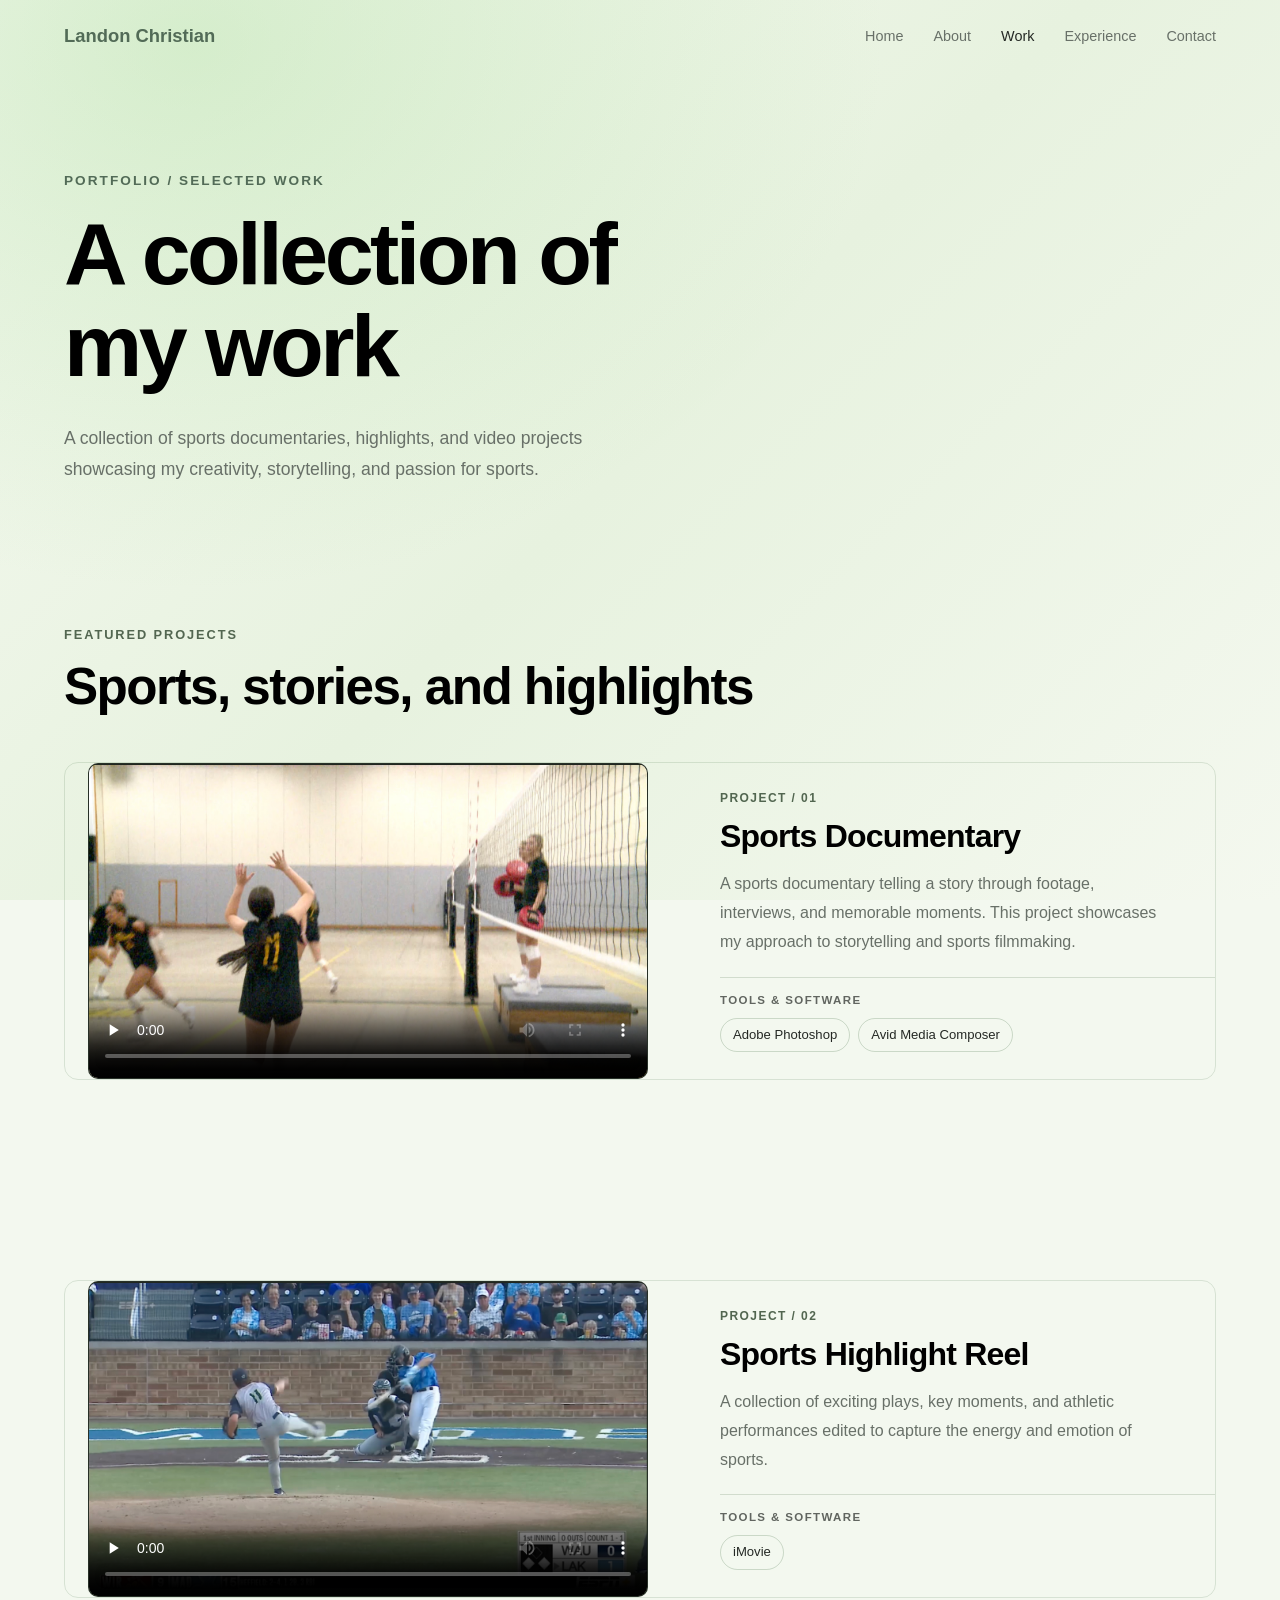
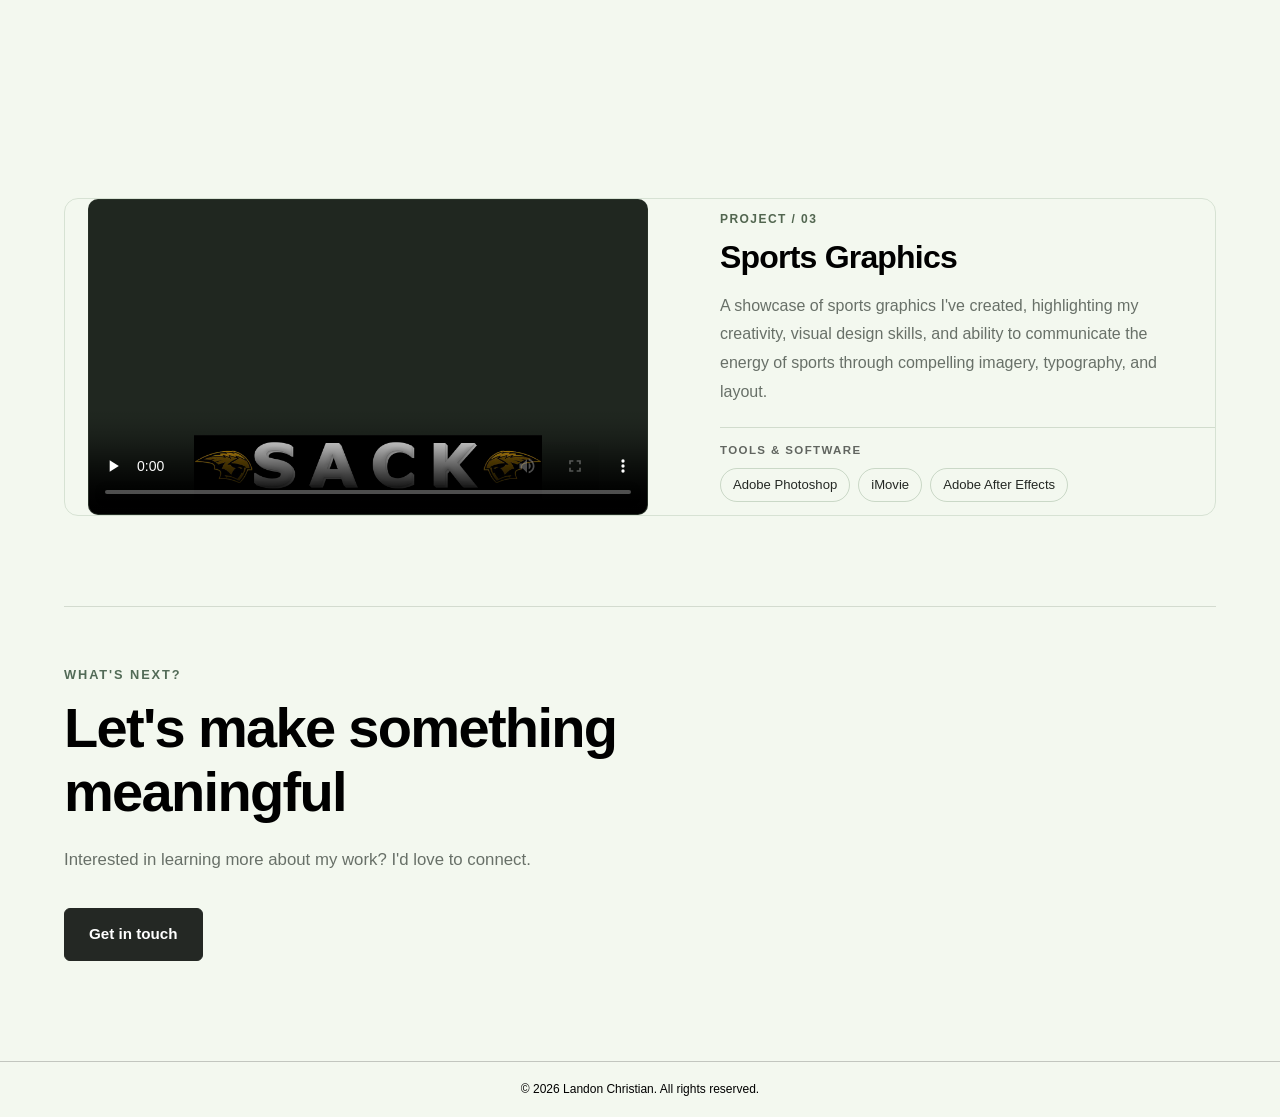
==== commit 40ce669a: "Modify video preload and add onended event Updated video preload settings and added onended event." ====
--- a/work.html
+++ b/work.html
@@ -89,9 +89,10 @@
                     <div class="project-media">
 						<video
 							controls
-							preload="metadata"
+							preload="none"
 							poster="images/documentary-thumbnail.jpg"
 							playsinline
+							onended="this.load()"
 							aria-label="Sports-documentary-video">
     
 					<source
@@ -138,9 +139,10 @@
                     <div class="project-media">
 						<video
 							controls
-							preload="metadata"
+							preload="none"
 							poster="images/highlight-thumbnail.jpg" 
 							playsinline
+							onended="this.load()"
 							aria-label="Sports-Highlight-Reel-video">
     
 						<source
@@ -186,9 +188,10 @@
     <div class="project-media">
     <video
         controls
-        preload="metadata"
+        preload="none"
         poster="images/sack-2.png"
         playsinline
+		onended="this.load()"
         aria-label="Sports-graphics-showcase-video">
     
         <source
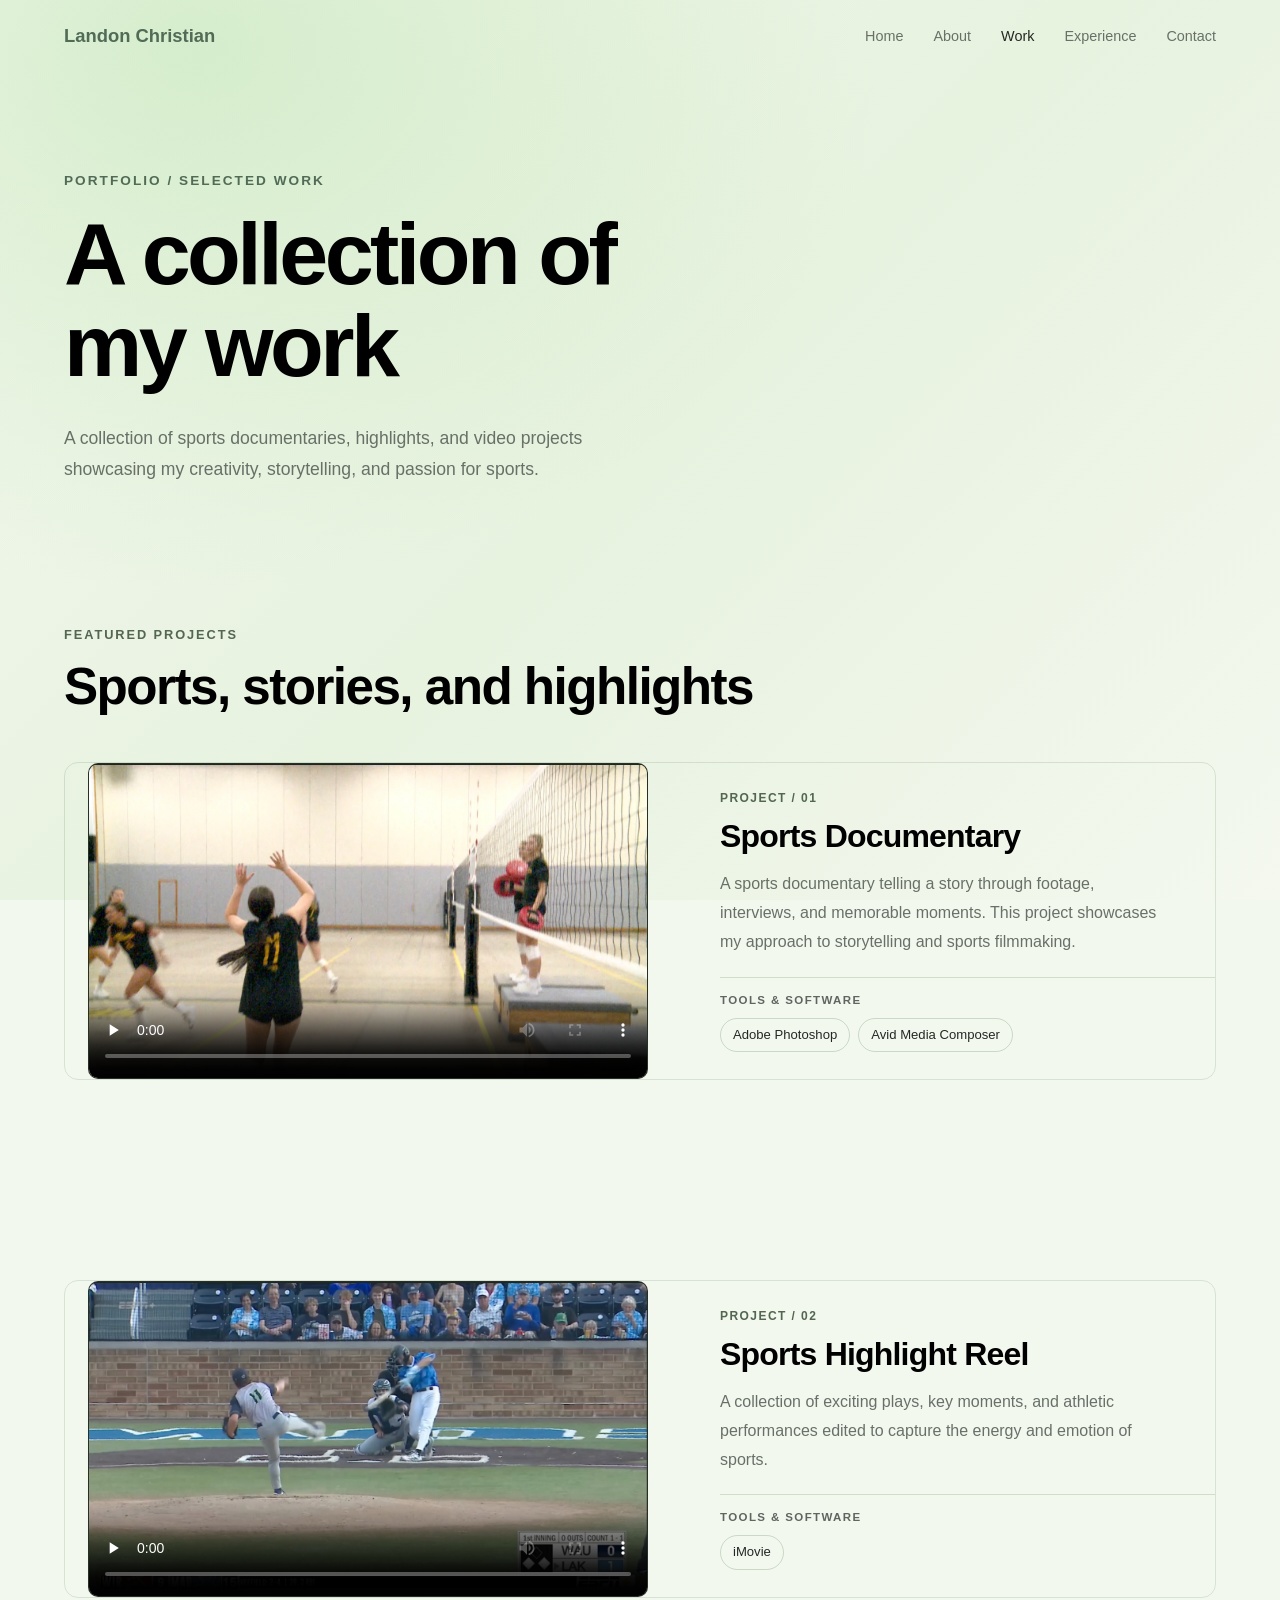
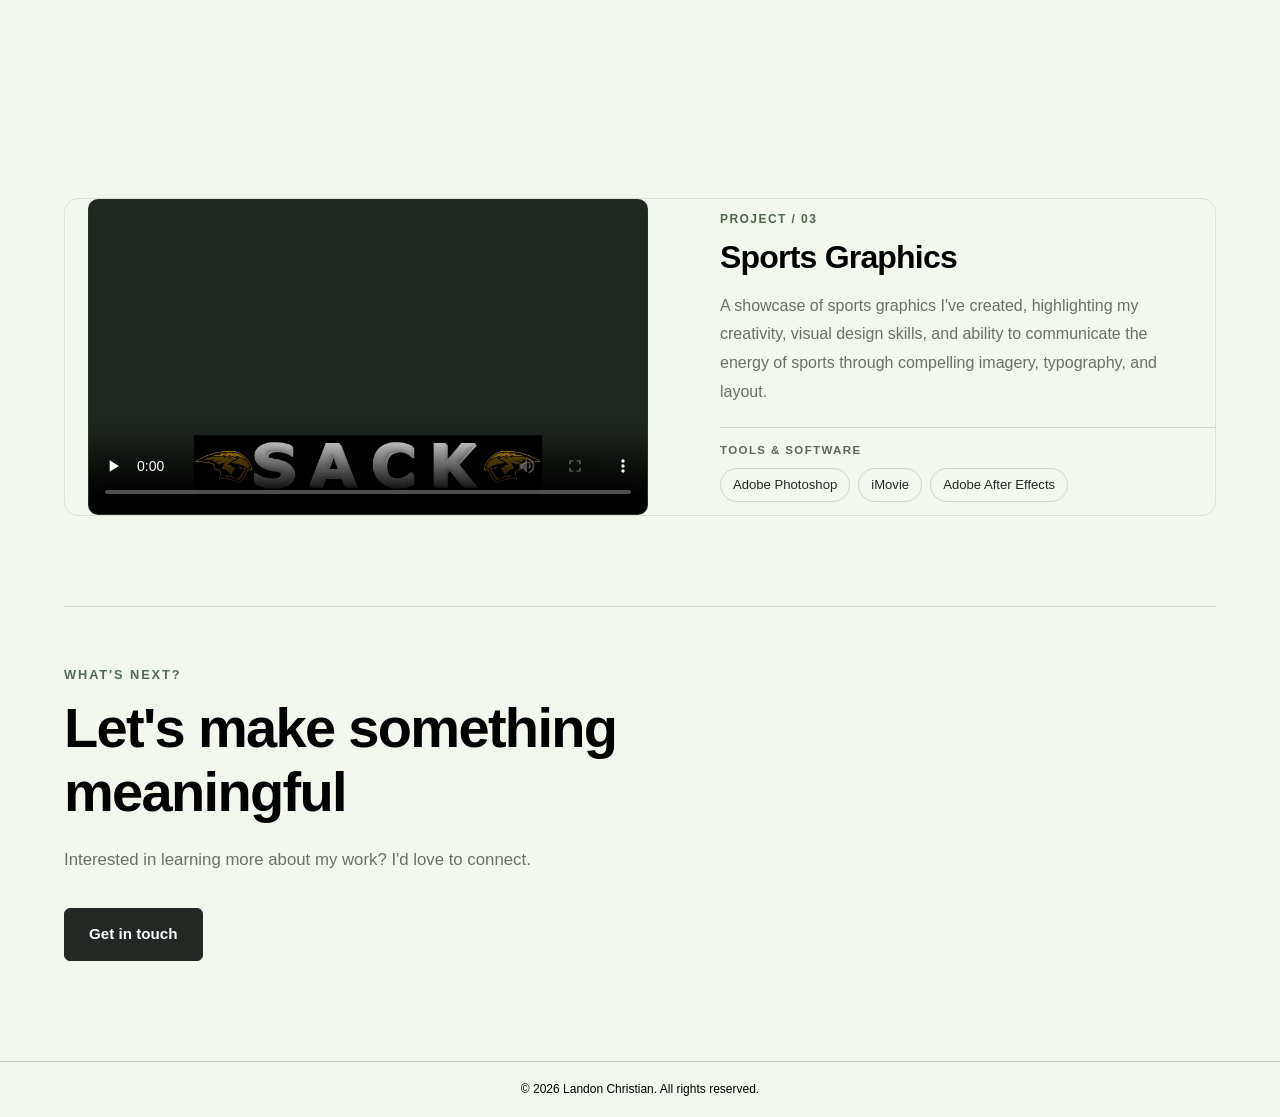
==== commit 6800b6a4: "Update video source URL in work.html" ====
--- a/work.html
+++ b/work.html
@@ -146,7 +146,7 @@
 							aria-label="Sports-Highlight-Reel-video">
     
 						<source
-							src="https://archive.org/download/341-film-final-final-cut/landon-highlight-reel.mp4"
+							src="https://archive.org/download/341-film-final-final-cut/landon-highlight-reel.ia.mp4"
 							type="video/mp4">
         
 						Your browser does not support video playback.
@@ -195,7 +195,7 @@
         aria-label="Sports-graphics-showcase-video">
     
         <source
-            src="https://archive.org/download/341-film-final-final-cut/sports-graphics.mp4"
+            src="https://archive.org/download/341-film-final-final-cut/sports-graphics.ia.mp4"
             type="video/mp4">
         
         Your browser does not support video playback.
@@ -265,6 +265,16 @@
             &copy; 2026 Landon Christian. All rights reserved.
         </p>
     </footer>
-
+  <script>
+  document.addEventListener('play', function(e) {
+    if (e.target.tagName === 'VIDEO') {
+      document.querySelectorAll('video').forEach(function(video) {
+        if (video !== e.target) {
+          video.pause();
+        }
+      });
+    }
+  }, true);
+</script>
 </body>
 </html>
